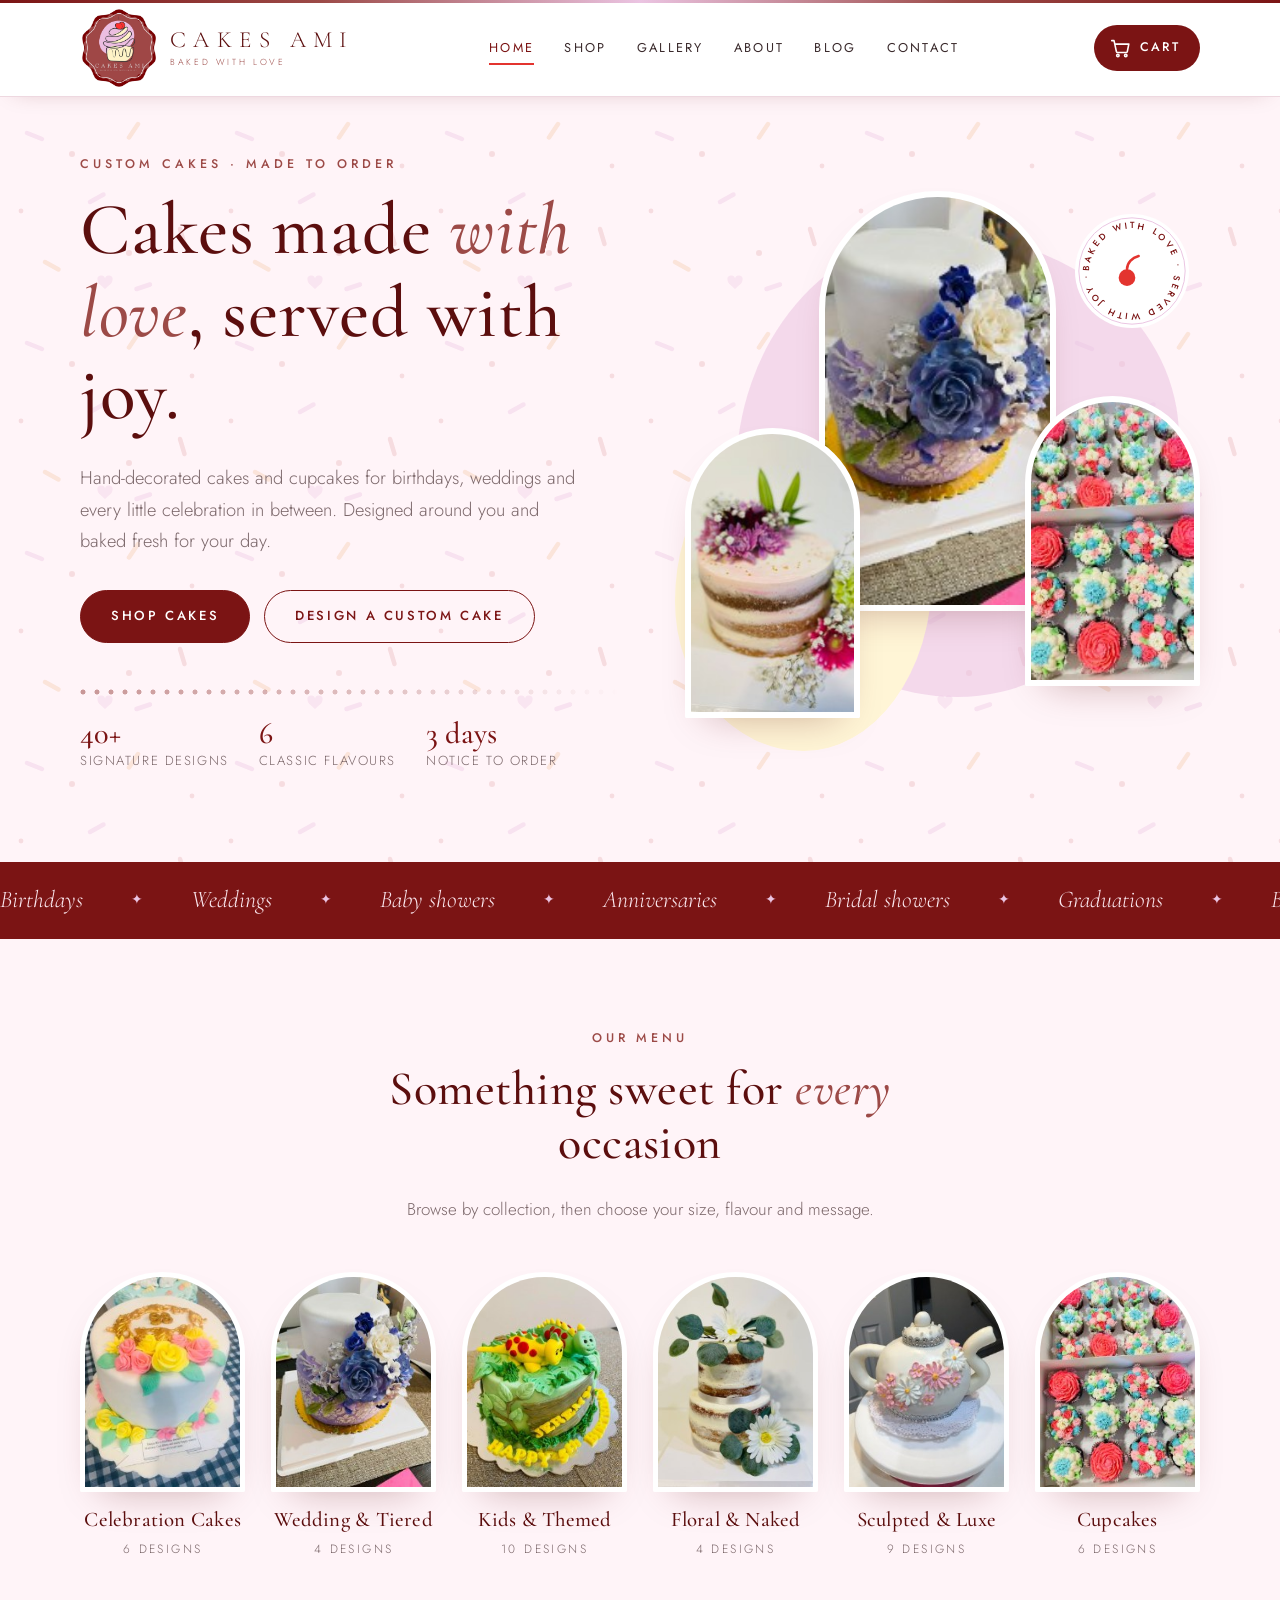
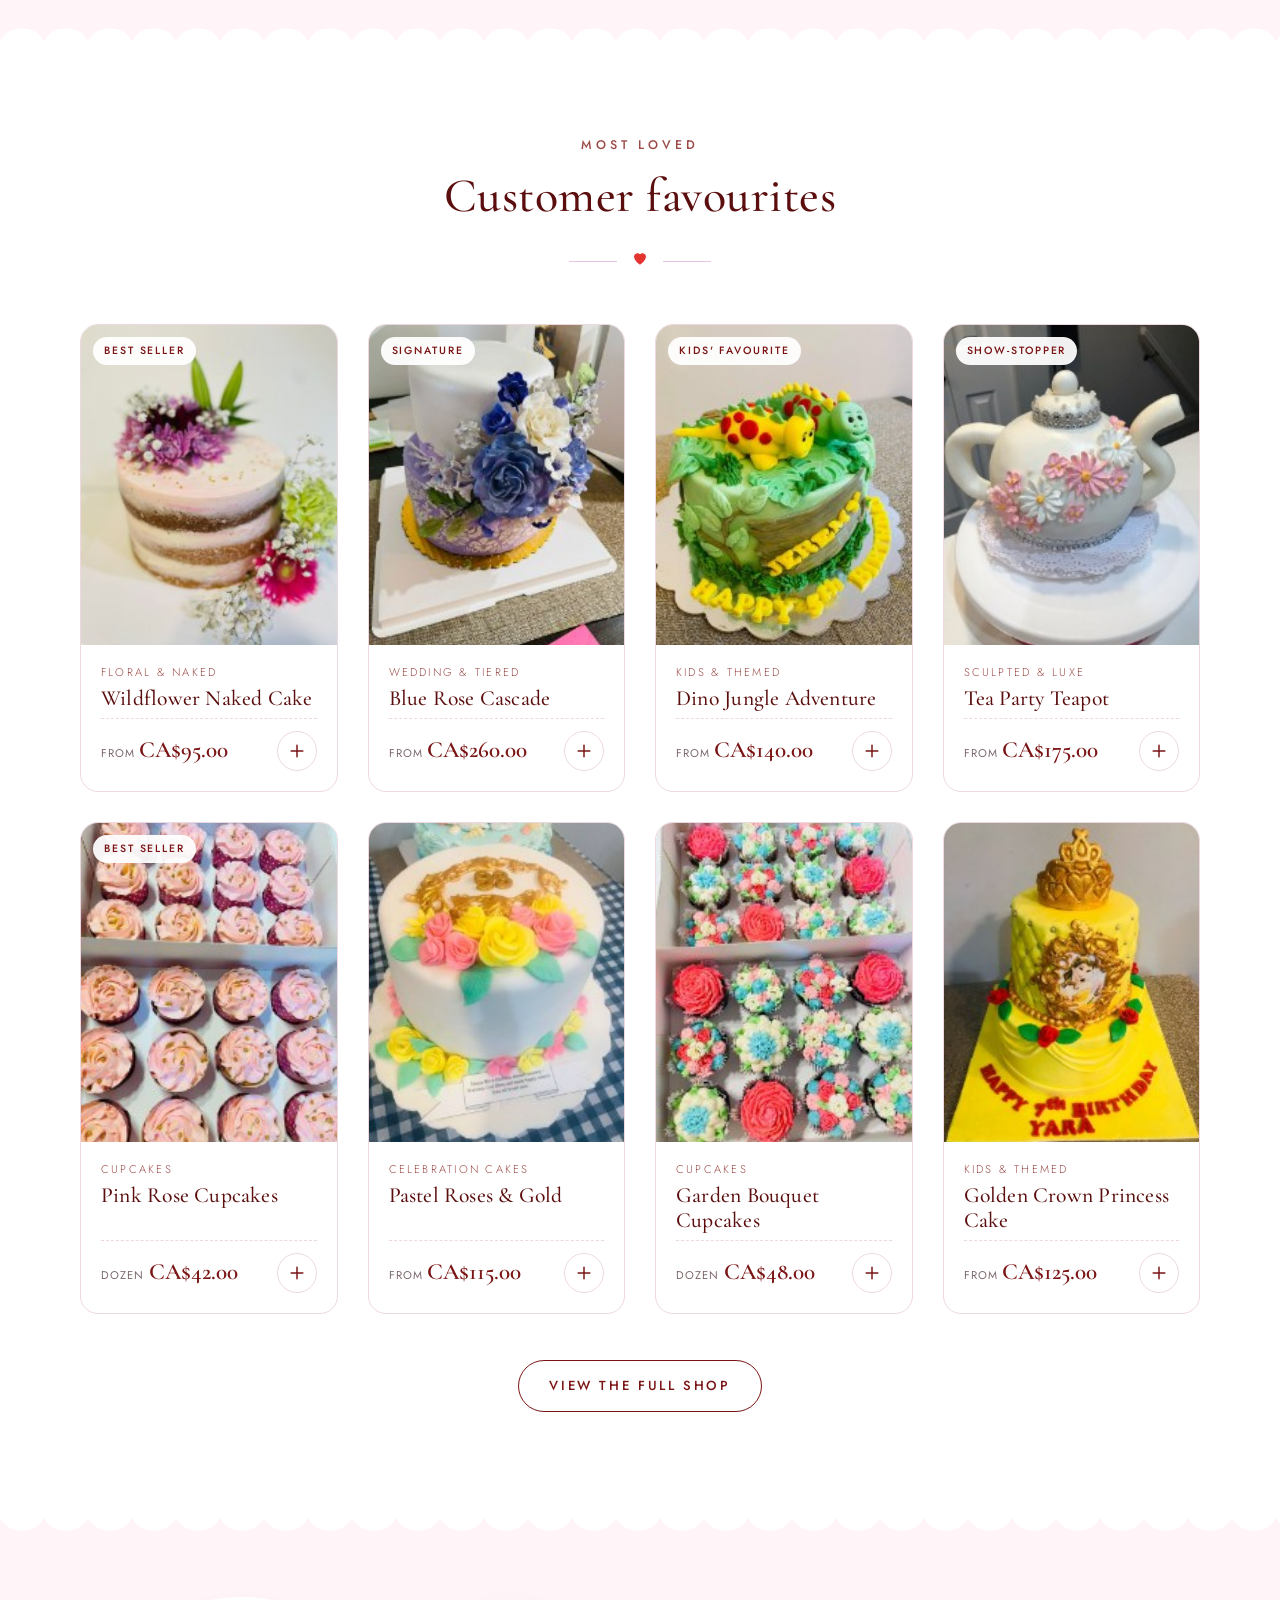
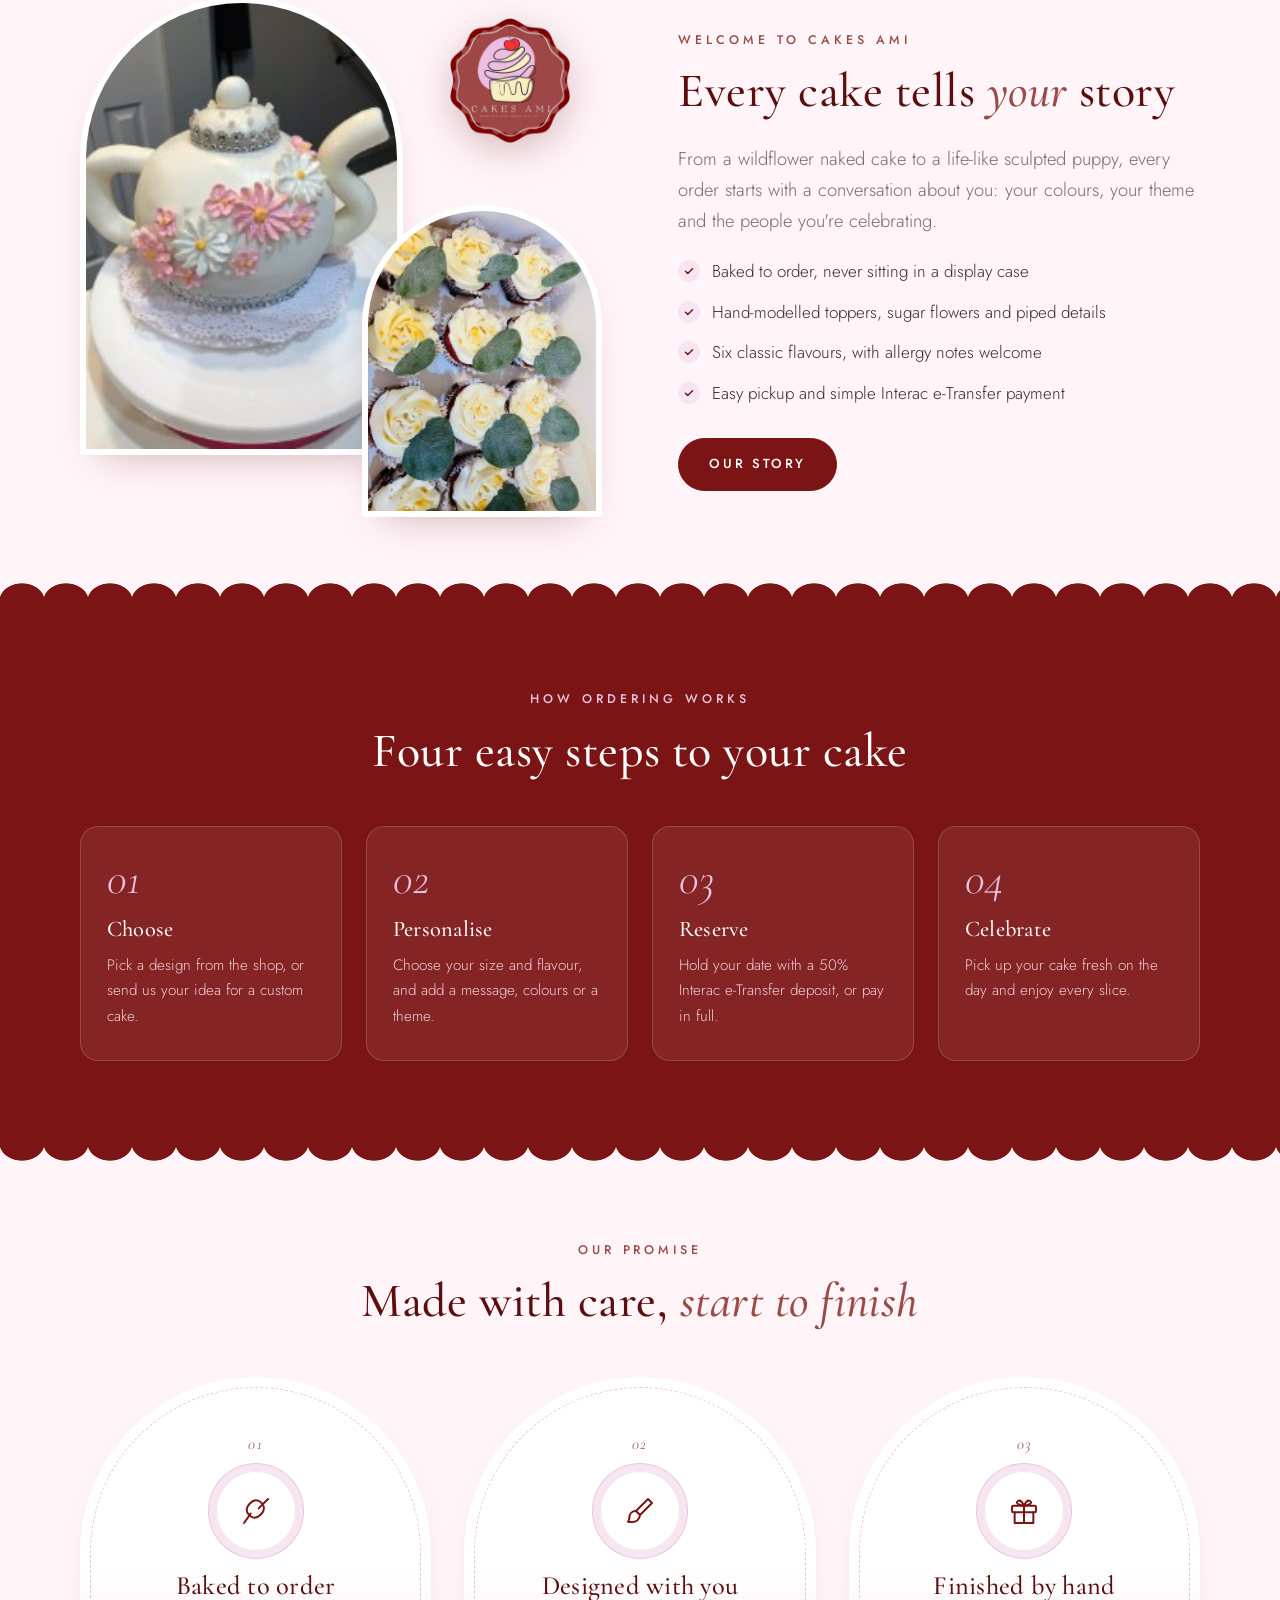
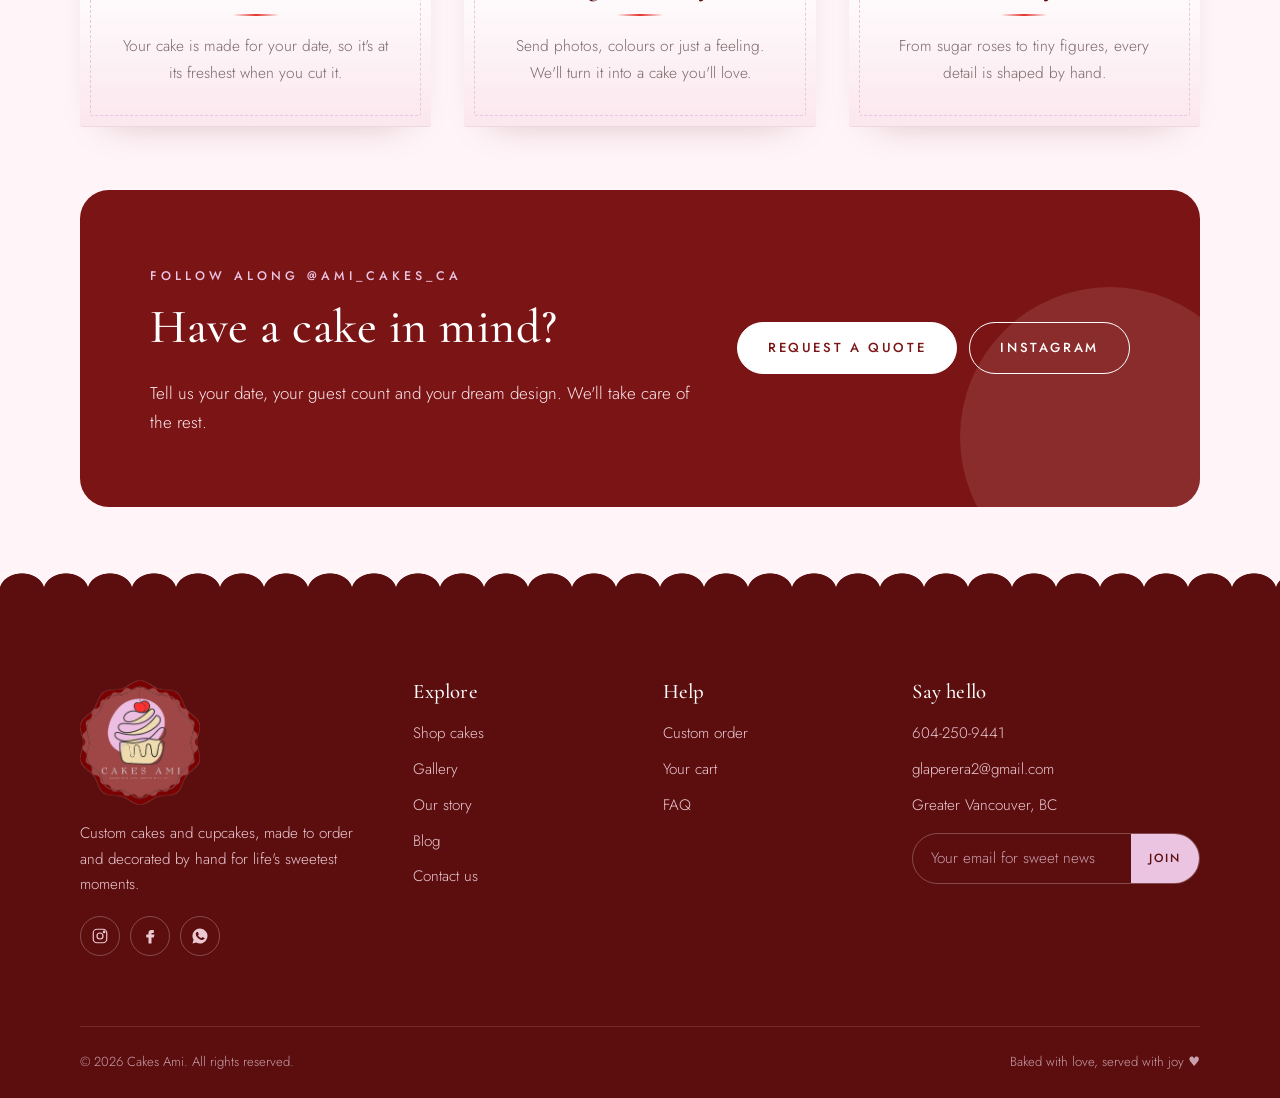
==== index.html @ 35cdced9 "Cakes Ami static website New plain HTML/CSS/JS site for Cakes Ami: home, shop, product, gallery (Goo" ====
<!doctype html>
<html lang="en">
<head>
<meta charset="utf-8">
<meta name="viewport" content="width=device-width, initial-scale=1">
<title>Cakes Ami | Custom Cakes & Cupcakes, Baked with Love</title>
<meta name="description" content="Cakes Ami makes custom celebration cakes, wedding tiers, themed kids' cakes and cupcakes to order. Baked with love, served with joy. Order online for pickup.">
<meta property="og:title" content="Cakes Ami | Custom Cakes & Cupcakes">
<meta property="og:description" content="Custom cakes and cupcakes, made to order and decorated by hand.">
<meta property="og:image" content="assets/img/logo.png">
<meta name="theme-color" content="#7B1414">
<link rel="icon" type="image/png" href="assets/img/favicon.png">
<link rel="apple-touch-icon" href="assets/img/apple-touch-icon.png">
<link rel="preconnect" href="https://fonts.googleapis.com"><link rel="preconnect" href="https://fonts.gstatic.com" crossorigin>
<link href="https://fonts.googleapis.com/css2?family=Cormorant+Garamond:ital,wght@0,400;0,500;0,600;1,400;1,500&family=Jost:wght@300;400;500&display=swap" rel="stylesheet">
<link rel="stylesheet" href="assets/css/style.css">
</head>
<body data-page="home">
<main id="main">

  <!-- HERO -->
  <section class="hero">
    <div class="container hero-grid">
      <div class="reveal">
        <span class="eyebrow">Custom cakes · Made to order</span>
        <h1>Cakes made <em>with love</em>, served with joy.</h1>
        <p class="lead">Hand-decorated cakes and cupcakes for birthdays, weddings and every little celebration in between. Designed around you and baked fresh for your day.</p>
        <div class="hero-cta">
          <a class="btn" href="shop.html">Shop cakes</a>
          <a class="btn ghost" href="contact.html#custom">Design a custom cake</a>
        </div>
        <div class="hero-meta">
          <div><strong>40+</strong>signature designs</div>
          <div><strong>6</strong>classic flavours</div>
          <div><strong><span data-lead>3</span> days</strong>notice to order</div>
        </div>
      </div>
      <div class="hero-art reveal" aria-hidden="true">
        <div class="blob"></div><div class="blob b2"></div>
        <div class="arch a1"><img src="assets/img/cakes/blue-rose-tier.jpg" alt=""></div>
        <div class="arch a2"><img src="assets/img/cakes/naked-floral.jpg" alt=""></div>
        <div class="arch a3"><img src="assets/img/cakes/cupcakes-garden.jpg" alt=""></div>
        <svg class="badge" viewBox="0 0 120 120">
          <defs><path id="circ" d="M60,60 m-44,0 a44,44 0 1,1 88,0 a44,44 0 1,1 -88,0"/></defs>
          <circle cx="60" cy="60" r="59" fill="#fff"/>
          <circle cx="60" cy="60" r="55" fill="none" stroke="#EBC4E2" stroke-width="1"/>
          <text font-family="Jost, sans-serif" font-size="9.2" font-weight="500" fill="#7B1414"><textPath href="#circ" textLength="272">BAKED WITH LOVE • SERVED WITH JOY •</textPath></text>
        </svg>
        <span class="badge-center" data-icon="cherry"></span>
      </div>
    </div>
  </section>

  <!-- MARQUEE -->
  <div class="marquee" aria-hidden="true">
    <div class="marquee-track">
      <span>Birthdays</span><span>Weddings</span><span>Baby showers</span><span>Anniversaries</span><span>Bridal showers</span><span>Graduations</span><span>Blessings &amp; poojas</span><span>Corporate events</span><span>Halloween</span>
      <span>Birthdays</span><span>Weddings</span><span>Baby showers</span><span>Anniversaries</span><span>Bridal showers</span><span>Graduations</span><span>Blessings &amp; poojas</span><span>Corporate events</span><span>Halloween</span>
    </div>
  </div>

  <!-- CATEGORIES -->
  <section>
    <div class="container">
      <div class="section-head reveal">
        <span class="eyebrow">Our menu</span>
        <h2>Something sweet for <em class="script">every</em> occasion</h2>
        <p>Browse by collection, then choose your size, flavour and message.</p>
      </div>
      <div class="cat-grid" id="homeCats"></div>
    </div>
  </section>

  <!-- FEATURED -->
  <section class="bg-paper scallop-top scallop-bottom">
    <div class="container">
      <div class="section-head reveal">
        <span class="eyebrow">Most loved</span>
        <h2>Customer favourites</h2>
        <div class="divider"><span data-icon="heart"></span></div>
      </div>
      <div class="product-grid" id="homeFeatured"></div>
      <p class="center" style="margin-top:46px"><a class="btn ghost" href="shop.html">View the full shop</a></p>
    </div>
  </section>

  <!-- STORY -->
  <section>
    <div class="container split">
      <div class="split-media reveal">
        <div class="photo-stack">
          <div class="arch"><img src="assets/img/cakes/teapot.jpg" alt="Sculpted teapot cake covered in sugar daisies" loading="lazy"></div>
          <div class="arch"><img src="assets/img/cakes/cupcakes-eucalyptus.jpg" alt="Ivory rose cupcakes with eucalyptus leaves" loading="lazy"></div>
          <img class="stamp" src="assets/img/logo.png" alt="" loading="lazy">
        </div>
      </div>
      <div class="reveal">
        <span class="eyebrow">Welcome to Cakes Ami</span>
        <h2>Every cake tells <em class="script">your</em> story</h2>
        <p class="lead">From a wildflower naked cake to a life-like sculpted puppy, every order starts with a conversation about you: your colours, your theme and the people you're celebrating.</p>
        <ul class="ticks">
          <li>Baked to order, never sitting in a display case</li>
          <li>Hand-modelled toppers, sugar flowers and piped details</li>
          <li>Six classic flavours, with allergy notes welcome</li>
          <li>Easy pickup and simple Interac e-Transfer payment</li>
        </ul>
        <a class="btn" href="about.html">Our story</a>
      </div>
    </div>
  </section>

  <!-- HOW IT WORKS -->
  <section class="bg-wine scallop-top scallop-bottom">
    <div class="container">
      <div class="section-head reveal">
        <span class="eyebrow">How ordering works</span>
        <h2>Four easy steps to your cake</h2>
      </div>
      <div class="steps">
        <div class="step reveal"><h3>Choose</h3><p>Pick a design from the shop, or send us your idea for a custom cake.</p></div>
        <div class="step reveal"><h3>Personalise</h3><p>Choose your size and flavour, and add a message, colours or a theme.</p></div>
        <div class="step reveal"><h3>Reserve</h3><p>Hold your date with a 50% Interac e-Transfer deposit, or pay in full.</p></div>
        <div class="step reveal"><h3>Celebrate</h3><p>Pick up your cake fresh on the day and enjoy every slice.</p></div>
      </div>
    </div>
  </section>


  <!-- PROMISE -->
  <section class="promise-wrap" style="padding:clamp(64px,7vw,96px) 0 0">
    <div class="container">
      <div class="section-head reveal">
        <span class="eyebrow">Our promise</span>
        <h2>Made with care, <em class="script">start to finish</em></h2>
      </div>
      <div class="promise-grid">
        <div class="promise reveal"><span class="p-num">01</span><div class="ic" data-icon="whisk"></div><h3>Baked to order</h3><span class="p-rule"></span><p>Your cake is made for your date, so it's at its freshest when you cut it.</p></div>
        <div class="promise reveal"><span class="p-num">02</span><div class="ic" data-icon="brush"></div><h3>Designed with you</h3><span class="p-rule"></span><p>Send photos, colours or just a feeling. We'll turn it into a cake you'll love.</p></div>
        <div class="promise reveal"><span class="p-num">03</span><div class="ic" data-icon="gift"></div><h3>Finished by hand</h3><span class="p-rule"></span><p>From sugar roses to tiny figures, every detail is shaped by hand.</p></div>
      </div>
    </div>
  </section>

  <!-- CTA -->
  <section style="padding-top:clamp(40px,5vw,64px)">
    <div class="container">
      <div class="cta-band reveal">
        <div>
          <span class="eyebrow">Follow along <span data-biz="instagramHandle"></span></span>
          <h2>Have a cake in mind?</h2>
          <p class="mb-0">Tell us your date, your guest count and your dream design. We'll take care of the rest.</p>
        </div>
        <div class="btns">
          <a class="btn light" href="contact.html#custom">Request a quote</a>
          <a class="btn ghost" style="border-color:#fff;color:#fff" href="https://www.instagram.com/ami_cakes_ca/" target="_blank" rel="noopener">Instagram</a>
        </div>
      </div>
    </div>
  </section>

</main>
<script src="assets/js/config.js"></script>
<script src="assets/js/data.js"></script>
<script src="assets/js/app.js"></script>
</body>
</html>
---- assets/css/style.css ----
/* =========================================================
   Cakes Ami — design system
   Palette pulled from the logo badge:
   wine (outer ring), rose (inner badge), lilac (swirl),
   butter cream (cupcake), cherry (the cherry on top).
   ========================================================= */
:root {
  --bg: #FFF4F8;          /* logo background blush */
  --paper: #FFFFFF;
  --blush: #FBE7EE;
  --lilac: #EBC4E2;
  --lilac-soft: #F6E6F2;
  --cream: #FFF5D6;
  --wine: #7B1414;
  --wine-deep: #5C0E0E;
  --rose: #9C4A47;
  --cherry: #E3342F;
  --ink: #3A2A2C;
  --muted: #7C686B;
  --line: #EED8E0;

  --serif: "Cormorant Garamond", Georgia, "Times New Roman", serif;
  --sans: "Jost", "Segoe UI", system-ui, sans-serif;

  --radius: 18px;
  --radius-sm: 10px;
  --shadow: 0 18px 40px -22px rgba(92, 14, 14, .35);
  --shadow-sm: 0 8px 20px -14px rgba(92, 14, 14, .4);
  --max: 1200px;
  --gutter: clamp(16px, 4vw, 40px);
}

*, *::before, *::after { box-sizing: border-box; }
html { scroll-behavior: smooth; -webkit-text-size-adjust: 100%; }
body {
  margin: 0;
  background: var(--bg);
  color: var(--ink);
  font-family: var(--sans);
  font-weight: 300;
  font-size: 17px;
  line-height: 1.7;
  -webkit-font-smoothing: antialiased;
  overflow-x: hidden;
}
img { max-width: 100%; display: block; }
a { color: var(--wine); text-decoration: none; transition: color .2s; }
a:hover { color: var(--cherry); }
button, input, select, textarea { font: inherit; color: inherit; }
:focus-visible { outline: 2px solid var(--cherry); outline-offset: 3px; border-radius: 4px; }

h1, h2, h3, h4 {
  font-family: var(--serif);
  font-weight: 500;
  line-height: 1.12;
  margin: 0 0 .5em;
  color: var(--wine-deep);
  letter-spacing: .01em;
}
h1 { font-size: clamp(2.6rem, 6vw, 4.6rem); }
h2 { font-size: clamp(2rem, 4vw, 3rem); }
h3 { font-size: 1.55rem; }
h4 { font-size: 1.25rem; }
p { margin: 0 0 1.1em; }
em.script { font-style: italic; color: var(--rose); }

.container { width: 100%; max-width: var(--max); margin: 0 auto; padding: 0 var(--gutter); }
.narrow { max-width: 780px; }

/* Spaced caps — echoes "BAKED WITH LOVE, SERVED WITH JOY" in the logo */
.eyebrow {
  display: inline-block;
  font-family: var(--sans);
  font-size: .78rem;
  font-weight: 500;
  letter-spacing: .32em;
  text-transform: uppercase;
  color: var(--rose);
  margin-bottom: 14px;
}
.lead { font-size: 1.15rem; color: var(--muted); }
.center { text-align: center; }
.muted { color: var(--muted); }

/* ---------- Buttons ---------- */
.btn {
  display: inline-flex; align-items: center; justify-content: center; gap: 10px;
  padding: 14px 30px;
  border-radius: 999px;
  border: 1.5px solid var(--wine);
  background: var(--wine);
  color: #fff;
  font-family: var(--sans);
  font-size: .82rem;
  font-weight: 500;
  letter-spacing: .2em;
  text-transform: uppercase;
  cursor: pointer;
  transition: background .25s, color .25s, transform .25s, box-shadow .25s;
  white-space: nowrap;
}
.btn:hover { background: var(--wine-deep); color: #fff; transform: translateY(-2px); box-shadow: var(--shadow-sm); }
.btn.ghost { background: transparent; color: var(--wine); }
.btn.ghost:hover { background: var(--wine); color: #fff; }
.btn.light { background: #fff; border-color: #fff; color: var(--wine); }
.btn.light:hover { background: var(--cream); border-color: var(--cream); color: var(--wine-deep); }
.btn.block { width: 100%; }
.btn[disabled] { opacity: .5; pointer-events: none; }
.link-arrow {
  font-size: .8rem; font-weight: 500; letter-spacing: .2em; text-transform: uppercase;
  border-bottom: 1px solid currentColor; padding-bottom: 3px;
}

/* ---------- Top bar & header ---------- */
.topbar {
  background: var(--wine-deep);
  color: #F7DDE5;
  font-size: .8rem;
  letter-spacing: .08em;
}
.topbar .container { display: flex; justify-content: space-between; gap: 16px; padding-top: 8px; padding-bottom: 8px; }
.topbar a { color: #F7DDE5; }
.topbar a:hover { color: #fff; }
.topbar .tb-links { display: flex; gap: 22px; }
@media (max-width: 720px) { .topbar .tb-msg { display: none; } .topbar .container { justify-content: center; } }

.site-header {
  position: sticky; top: 0; z-index: 50;
  background: rgba(255, 244, 248, .92);
  backdrop-filter: saturate(1.4) blur(10px);
  -webkit-backdrop-filter: saturate(1.4) blur(10px);
  border-bottom: 1px solid transparent;
  transition: border-color .3s, box-shadow .3s;
}
.site-header.scrolled { border-color: var(--line); box-shadow: 0 10px 30px -25px rgba(92,14,14,.5); }
.nav-wrap { display: flex; align-items: center; justify-content: space-between; gap: 20px; height: 86px; }
.brand { display: flex; align-items: center; gap: 12px; color: var(--wine-deep); }
.brand img { width: 62px; height: 62px; object-fit: contain; transition: transform .4s; }
.brand:hover img { transform: rotate(-8deg); }
.brand-text { font-family: var(--serif); font-size: 1.45rem; letter-spacing: .32em; line-height: 1; text-transform: uppercase; }
.brand-text small { display: block; font-family: var(--sans); font-size: .55rem; letter-spacing: .3em; color: var(--rose); margin-top: 6px; }

.main-nav ul { list-style: none; margin: 0; padding: 0; display: flex; gap: 4px; }
.main-nav a {
  display: block; padding: 8px 13px;
  font-size: .8rem; font-weight: 400; letter-spacing: .18em; text-transform: uppercase;
  color: var(--ink); position: relative;
}
.main-nav a::after {
  content: ""; position: absolute; left: 13px; right: 13px; bottom: 2px; height: 1.5px;
  background: var(--cherry); transform: scaleX(0); transform-origin: left; transition: transform .3s;
}
.main-nav a:hover, .main-nav a.active { color: var(--wine); }
.main-nav a:hover::after, .main-nav a.active::after { transform: scaleX(1); }

.nav-actions { display: flex; align-items: center; gap: 8px; }
.icon-btn {
  position: relative; display: grid; place-items: center;
  width: 46px; height: 46px; border-radius: 50%;
  border: 1px solid var(--line); background: #fff; color: var(--wine); cursor: pointer;
  transition: background .2s, border-color .2s;
}
.icon-btn:hover { background: var(--blush); border-color: var(--lilac); color: var(--wine); }
.icon-btn svg { width: 20px; height: 20px; }
.cart-count {
  position: absolute; top: -3px; right: -3px;
  min-width: 20px; height: 20px; padding: 0 5px; border-radius: 10px;
  background: var(--cherry); color: #fff; font-size: .7rem; font-weight: 500;
  display: grid; place-items: center; line-height: 1;
}
.cart-count[data-n="0"] { display: none; }
.menu-toggle { display: none; }

@media (max-width: 1060px) {
  .menu-toggle { display: grid; }
  .main-nav {
    position: fixed; inset: 0 0 0 auto; width: min(340px, 86vw);
    background: var(--bg); padding: 100px 28px 28px;
    transform: translateX(100%); transition: transform .4s cubic-bezier(.2,.8,.2,1);
    box-shadow: -20px 0 60px -30px rgba(92,14,14,.5); z-index: 60; overflow-y: auto;
  }
  .main-nav.open { transform: none; }
  .main-nav ul { flex-direction: column; gap: 0; }
  .main-nav a { padding: 14px 4px; font-size: .95rem; border-bottom: 1px solid var(--line); }
  .main-nav a::after { display: none; }
  .nav-close { position: absolute; top: 22px; right: 22px; }
  .nav-backdrop { position: fixed; inset: 0; background: rgba(58,42,44,.35); z-index: 55; opacity: 0; pointer-events: none; transition: opacity .3s; }
  .nav-backdrop.show { opacity: 1; pointer-events: auto; }
}
@media (min-width: 1061px) { .nav-close, .nav-backdrop { display: none; } }
@media (max-width: 480px) {
  .brand-text { font-size: 1.1rem; letter-spacing: .22em; }
  .brand img { width: 52px; height: 52px; }
  .nav-wrap { height: 74px; }
}

/* ---------- Sections ---------- */
section { padding: clamp(64px, 9vw, 120px) 0; position: relative; }
.section-head { max-width: 640px; margin: 0 auto clamp(36px, 5vw, 60px); text-align: center; }
.section-head p { color: var(--muted); }
.bg-paper { background: var(--paper); }
.bg-cream { background: var(--cream); }
.bg-lilac { background: var(--lilac-soft); }
.bg-wine { background: var(--wine); color: #F7DDE5; }
.bg-wine h2, .bg-wine h3 { color: #fff; }
.bg-wine .eyebrow { color: var(--lilac); }

/* Scalloped edge — the logo's wavy badge border */
.scallop-top::before, .scallop-bottom::after {
  content: ""; position: absolute; left: 0; right: 0; height: 22px;
  background-repeat: repeat-x; background-size: 44px 22px;
}
.scallop-top::before { top: -21px; }
.scallop-bottom::after { bottom: -21px; transform: scaleY(-1); z-index: 2; }
.bg-paper.scallop-top::before, .bg-paper.scallop-bottom::after { background-image: url("data:image/svg+xml,%3Csvg xmlns='http://www.w3.org/2000/svg' width='44' height='22'%3E%3Cpath d='M0 22 Q11 0 22 22 Q33 0 44 22Z' fill='%23ffffff'/%3E%3C/svg%3E"); }
.bg-cream.scallop-top::before, .bg-cream.scallop-bottom::after { background-image: url("data:image/svg+xml,%3Csvg xmlns='http://www.w3.org/2000/svg' width='44' height='22'%3E%3Cpath d='M0 22 Q11 0 22 22 Q33 0 44 22Z' fill='%23FFF5D6'/%3E%3C/svg%3E"); }
.bg-wine.scallop-top::before, .bg-wine.scallop-bottom::after { background-image: url("data:image/svg+xml,%3Csvg xmlns='http://www.w3.org/2000/svg' width='44' height='22'%3E%3Cpath d='M0 22 Q11 0 22 22 Q33 0 44 22Z' fill='%237B1414'/%3E%3C/svg%3E"); }
.bg-lilac.scallop-top::before, .bg-lilac.scallop-bottom::after { background-image: url("data:image/svg+xml,%3Csvg xmlns='http://www.w3.org/2000/svg' width='44' height='22'%3E%3Cpath d='M0 22 Q11 0 22 22 Q33 0 44 22Z' fill='%23F6E6F2'/%3E%3C/svg%3E"); }

.divider { display: flex; align-items: center; justify-content: center; gap: 14px; color: var(--cherry); margin: 6px 0 18px; }
.divider::before, .divider::after { content: ""; width: 48px; height: 1px; background: var(--lilac); }
.divider svg { width: 18px; height: 18px; }

/* ---------- Hero ---------- */
.hero { padding: clamp(40px, 6vw, 80px) 0 clamp(70px, 9vw, 120px); overflow: hidden; }
.hero-grid { display: grid; grid-template-columns: 1.05fr 1fr; gap: clamp(30px, 5vw, 70px); align-items: center; }
.hero h1 { margin-bottom: .35em; }
.hero h1 em { font-style: italic; color: var(--rose); }
.hero .lead { max-width: 500px; margin-bottom: 34px; }
.hero-cta { display: flex; flex-wrap: wrap; gap: 14px; }
.hero-meta { display: flex; flex-wrap: wrap; gap: 30px; margin-top: 46px; padding-top: 28px; border-top: 1px solid var(--line); }
.hero-meta div { font-size: .82rem; letter-spacing: .12em; text-transform: uppercase; color: var(--muted); }
.hero-meta strong { display: block; font-family: var(--serif); font-size: 1.9rem; font-weight: 500; letter-spacing: 0; text-transform: none; color: var(--wine); line-height: 1.1; }

.hero-art { position: relative; height: clamp(420px, 48vw, 580px); }
.hero-art .blob { position: absolute; inset: 8% 4% 6% 10%; background: var(--lilac); border-radius: 46% 54% 50% 50% / 52% 44% 56% 48%; opacity: .55; }
.hero-art .blob.b2 { inset: 46% 52% -4% -2%; background: var(--cream); opacity: 1; }
.arch {
  position: absolute; overflow: hidden; background: #fff;
  border-radius: 999px 999px var(--radius) var(--radius);
  border: 6px solid #fff; box-shadow: var(--shadow);
}
.arch img { width: 100%; height: 100%; object-fit: cover; }
.hero-art .a1 { width: 46%; height: 78%; left: 26%; top: 0; z-index: 2; }
.hero-art .a2 { width: 34%; height: 54%; left: 0; bottom: 2%; z-index: 3; }
.hero-art .a3 { width: 34%; height: 54%; right: 0; bottom: 8%; z-index: 3; }
.hero-art .badge {
  position: absolute; right: 2%; top: 4%; z-index: 4; width: 116px; height: 116px;
  animation: spin 24s linear infinite;
}
.hero-art .badge-center { position: absolute; right: calc(2% + 38px); top: calc(4% + 38px); z-index: 5; width: 40px; height: 40px; color: var(--cherry); }
@keyframes spin { to { transform: rotate(360deg); } }
@media (max-width: 900px) {
  .hero-grid { grid-template-columns: 1fr; }
  .hero-art { height: 440px; max-width: 520px; margin: 0 auto; width: 100%; }
}
@media (max-width: 480px) { .hero-art { height: 360px; } .hero-art .badge { width: 90px; height: 90px; } .hero-art .badge-center { right: calc(2% + 27px); top: calc(4% + 27px); width: 36px; height: 36px; } }

/* ---------- Marquee ---------- */
.marquee { background: var(--wine); color: #FBE7EE; padding: 18px 0; overflow: hidden; }
.marquee-track { display: flex; gap: 48px; width: max-content; animation: marquee 38s linear infinite; }
.marquee span { font-family: var(--serif); font-size: 1.5rem; font-style: italic; white-space: nowrap; display: flex; align-items: center; gap: 48px; }
.marquee span::after { content: "✦"; font-style: normal; font-size: .9rem; color: var(--lilac); }
@keyframes marquee { to { transform: translateX(-50%); } }

/* ---------- Category tiles ---------- */
.cat-grid { display: grid; grid-template-columns: repeat(auto-fit, minmax(170px, 1fr)); gap: clamp(14px, 2vw, 26px); }
.cat-tile { text-align: center; color: var(--ink); }
.cat-tile .arch { position: relative; aspect-ratio: 3 / 4; width: 100%; border-width: 5px; }
.cat-tile .arch img { transition: transform .6s; }
.cat-tile:hover .arch img { transform: scale(1.07); }
.cat-tile h3 { font-size: 1.3rem; margin: 16px 0 2px; }
.cat-tile span { font-size: .75rem; letter-spacing: .2em; text-transform: uppercase; color: var(--muted); }

/* ---------- Product cards ---------- */
.product-grid { display: grid; grid-template-columns: repeat(auto-fill, minmax(230px, 1fr)); gap: clamp(18px, 2.4vw, 30px); }
.p-card { background: #fff; border-radius: var(--radius); overflow: hidden; border: 1px solid var(--line); display: flex; flex-direction: column; transition: transform .35s, box-shadow .35s; }
.p-card:hover { transform: translateY(-6px); box-shadow: var(--shadow); }
.p-card .p-img { position: relative; aspect-ratio: 4 / 5; overflow: hidden; background: var(--blush); }
.p-card .p-img img { width: 100%; height: 100%; object-fit: cover; transition: transform .6s; }
.p-card:hover .p-img img { transform: scale(1.06); }
.p-tag { position: absolute; top: 12px; left: 12px; background: rgba(255,255,255,.94); color: var(--wine); font-size: .66rem; letter-spacing: .18em; text-transform: uppercase; padding: 5px 11px; border-radius: 999px; font-weight: 500; }
.p-body { padding: 18px 20px 20px; display: flex; flex-direction: column; flex: 1; }
.p-body .p-cat { font-size: .7rem; letter-spacing: .2em; text-transform: uppercase; color: var(--rose); }
.p-body h3 { font-size: 1.35rem; margin: 4px 0 8px; }
.p-body h3 a { color: var(--wine-deep); }
.p-foot { margin-top: auto; display: flex; align-items: center; justify-content: space-between; gap: 10px; padding-top: 12px; border-top: 1px dashed var(--line); }
.price { font-family: var(--serif); font-size: 1.45rem; font-weight: 600; color: var(--wine); }
.price small { font-family: var(--sans); font-size: .7rem; font-weight: 400; color: var(--muted); letter-spacing: .1em; text-transform: uppercase; margin-right: 4px; }
.p-foot .icon-btn { width: 40px; height: 40px; }

/* ---------- Split / feature ---------- */
.split { display: grid; grid-template-columns: 1fr 1fr; gap: clamp(36px, 6vw, 90px); align-items: center; }
.split.reverse .split-media { order: 2; }
@media (max-width: 860px) { .split { grid-template-columns: 1fr; } .split.reverse .split-media { order: 0; } }
.photo-stack { position: relative; height: clamp(380px, 42vw, 520px); }
.photo-stack .arch:nth-child(1) { width: 62%; height: 88%; left: 0; top: 0; }
.photo-stack .arch:nth-child(2) { width: 46%; height: 60%; right: 0; bottom: 0; z-index: 2; }
.photo-stack .stamp { position: absolute; right: 6%; top: 4%; width: 120px; z-index: 3; filter: drop-shadow(0 10px 18px rgba(92,14,14,.25)); }

.ticks { list-style: none; padding: 0; margin: 0 0 30px; display: grid; gap: 12px; }
.ticks li { display: flex; gap: 12px; align-items: flex-start; }
.ticks li::before { content: ""; flex: none; width: 22px; height: 22px; margin-top: 3px; border-radius: 50%; background: var(--lilac-soft) url("data:image/svg+xml,%3Csvg xmlns='http://www.w3.org/2000/svg' viewBox='0 0 24 24' fill='none' stroke='%237B1414' stroke-width='3' stroke-linecap='round' stroke-linejoin='round'%3E%3Cpath d='M5 12.5l4.5 4.5L19 7.5'/%3E%3C/svg%3E") center/12px no-repeat; }

/* ---------- Steps ---------- */
.steps { display: grid; grid-template-columns: repeat(4, 1fr); gap: 24px; counter-reset: step; }
@media (max-width: 900px) { .steps { grid-template-columns: repeat(2, 1fr); } }
@media (max-width: 520px) { .steps { grid-template-columns: 1fr; } }
.step { background: rgba(255,255,255,.07); border: 1px solid rgba(255,255,255,.16); border-radius: var(--radius); padding: 30px 26px; }
.step::before { counter-increment: step; content: "0" counter(step); font-family: var(--serif); font-size: 2.8rem; font-style: italic; color: var(--lilac); line-height: 1; display: block; margin-bottom: 14px; }
.step h3 { font-size: 1.4rem; }
.step p { margin: 0; font-size: .95rem; color: #F2CFDA; }

/* ---------- Mosaic (portfolio teaser / gallery) ---------- */
.mosaic { columns: 4 220px; column-gap: 16px; }
.mosaic figure { margin: 0 0 16px; break-inside: avoid; border-radius: var(--radius-sm); overflow: hidden; position: relative; cursor: zoom-in; background: var(--blush); }
.mosaic img { width: 100%; height: auto; transition: transform .6s, filter .4s; }
.mosaic figure:hover img { transform: scale(1.05); }
.mosaic figcaption {
  position: absolute; inset: auto 0 0 0; padding: 30px 14px 12px;
  background: linear-gradient(transparent, rgba(60,10,10,.75));
  color: #fff; font-family: var(--serif); font-size: 1.1rem; font-style: italic;
  opacity: 0; transform: translateY(8px); transition: opacity .35s, transform .35s;
}
.mosaic figure:hover figcaption { opacity: 1; transform: none; }
@media (hover: none) { .mosaic figcaption { opacity: 1; transform: none; } }

.filters { display: flex; flex-wrap: wrap; justify-content: center; gap: 10px; margin-bottom: 40px; }
.chip {
  padding: 9px 20px; border-radius: 999px; border: 1px solid var(--line); background: #fff;
  font-size: .76rem; letter-spacing: .16em; text-transform: uppercase; cursor: pointer; color: var(--ink);
  transition: all .2s;
}
.chip:hover { border-color: var(--lilac); background: var(--lilac-soft); }
.chip.active { background: var(--wine); border-color: var(--wine); color: #fff; }

/* ---------- Lightbox ---------- */
.lightbox { position: fixed; inset: 0; z-index: 100; background: rgba(40, 10, 12, .92); display: none; align-items: center; justify-content: center; padding: 60px 16px; }
.lightbox.open { display: flex; }
.lightbox img { max-width: min(92vw, 900px); max-height: 80vh; width: auto; border-radius: var(--radius-sm); box-shadow: 0 30px 80px rgba(0,0,0,.5); background: #fff; }
.lightbox .lb-cap { position: absolute; bottom: 18px; left: 0; right: 0; text-align: center; color: #fff; font-family: var(--serif); font-size: 1.3rem; font-style: italic; padding: 0 16px; }
.lightbox button { position: absolute; background: rgba(255,255,255,.12); border: 0; color: #fff; width: 50px; height: 50px; border-radius: 50%; cursor: pointer; font-size: 1.5rem; display: grid; place-items: center; }
.lightbox button:hover { background: rgba(255,255,255,.25); }
.lb-close { top: 16px; right: 16px; }
.lb-prev { left: 16px; top: 50%; transform: translateY(-50%); }
.lb-next { right: 16px; top: 50%; transform: translateY(-50%); }
@media (max-width: 600px) { .lb-prev, .lb-next { top: auto; bottom: 60px; transform: none; } }

/* ---------- Promise cards ---------- */
.promise-grid { display: grid; grid-template-columns: repeat(3, 1fr); gap: 26px; }
@media (max-width: 860px) { .promise-grid { grid-template-columns: 1fr; } }
.promise { background: #fff; border-radius: var(--radius); padding: 36px 30px; text-align: center; border: 1px solid var(--line); }
.promise .ic { width: 70px; height: 70px; margin: 0 auto 18px; border-radius: 50%; background: var(--lilac-soft); display: grid; place-items: center; color: var(--wine); }
.promise .ic svg { width: 30px; height: 30px; }
.promise p { color: var(--muted); margin: 0; font-size: .97rem; }

/* ---------- CTA banner ---------- */
.cta-band { border-radius: calc(var(--radius) * 1.6); background: var(--wine); color: #FBE7EE; padding: clamp(40px, 6vw, 70px); display: grid; grid-template-columns: 1.4fr 1fr; gap: 30px; align-items: center; position: relative; overflow: hidden; }
.cta-band::after { content: ""; position: absolute; right: -60px; bottom: -80px; width: 300px; height: 300px; border-radius: 50%; background: var(--rose); opacity: .45; }
.cta-band h2 { color: #fff; }
.cta-band > * { position: relative; z-index: 1; }
.cta-band .btns { display: flex; gap: 12px; flex-wrap: wrap; justify-content: flex-end; }
@media (max-width: 860px) { .cta-band { grid-template-columns: 1fr; } .cta-band .btns { justify-content: flex-start; } }

/* ---------- Blog cards ---------- */
.blog-grid { display: grid; grid-template-columns: repeat(auto-fill, minmax(290px, 1fr)); gap: 30px; }
.b-card { background: #fff; border-radius: var(--radius); overflow: hidden; border: 1px solid var(--line); display: flex; flex-direction: column; transition: transform .35s, box-shadow .35s; color: var(--ink); }
.b-card:hover { transform: translateY(-6px); box-shadow: var(--shadow); color: var(--ink); }
.b-card .b-img { aspect-ratio: 16 / 10; overflow: hidden; background: var(--blush); display: grid; grid-template-columns: repeat(3, 1fr); gap: 3px; }
.b-card .b-img img { width: 100%; height: 100%; object-fit: cover; }
.b-body { padding: 24px 26px 28px; display: flex; flex-direction: column; flex: 1; }
.b-meta { font-size: .72rem; letter-spacing: .18em; text-transform: uppercase; color: var(--rose); margin-bottom: 8px; }
.b-body h3 { font-size: 1.5rem; }
.b-body p { color: var(--muted); font-size: .97rem; }
.b-body .link-arrow { margin-top: auto; align-self: flex-start; color: var(--wine); }

.article { font-size: 1.08rem; }
.article h2 { font-size: 2rem; margin-top: 1.6em; }
.article h3 { margin-top: 1.4em; }
.article ul, .article ol { padding-left: 1.3em; margin: 0 0 1.2em; }
.article li { margin-bottom: .45em; }
.article blockquote { margin: 1.8em 0; padding: 24px 30px; background: var(--lilac-soft); border-left: 4px solid var(--wine); border-radius: 0 var(--radius-sm) var(--radius-sm) 0; font-family: var(--serif); font-size: 1.45rem; font-style: italic; color: var(--wine-deep); line-height: 1.4; }
.article-hero { display: grid; grid-template-columns: repeat(3, 1fr); gap: 12px; margin: 34px 0 40px; }
.article-hero img { width: 100%; aspect-ratio: 3/4; object-fit: cover; border-radius: var(--radius-sm); }

/* ---------- Page banner ---------- */
.page-banner { padding: clamp(50px, 7vw, 90px) 0 clamp(50px, 6vw, 80px); text-align: center; background: radial-gradient(ellipse at 50% 0%, var(--lilac-soft), transparent 70%); }
.page-banner h1 { font-size: clamp(2.4rem, 5vw, 3.8rem); }
.page-banner p { max-width: 620px; margin: 0 auto; color: var(--muted); }
.crumbs { font-size: .74rem; letter-spacing: .2em; text-transform: uppercase; color: var(--muted); margin-bottom: 14px; }
.crumbs a { color: var(--rose); }

/* ---------- Shop layout ---------- */
.shop-bar { display: flex; flex-wrap: wrap; justify-content: space-between; align-items: center; gap: 16px; margin-bottom: 34px; }
.shop-bar .filters { margin: 0; justify-content: flex-start; }
.search { position: relative; min-width: 240px; }
.search input { width: 100%; padding: 12px 18px 12px 44px; border-radius: 999px; border: 1px solid var(--line); background: #fff; }
.search svg { position: absolute; left: 16px; top: 50%; transform: translateY(-50%); width: 18px; height: 18px; color: var(--muted); }
.select { padding: 12px 40px 12px 18px; border-radius: 999px; border: 1px solid var(--line); background: #fff url("data:image/svg+xml,%3Csvg xmlns='http://www.w3.org/2000/svg' viewBox='0 0 24 24' fill='none' stroke='%237B1414' stroke-width='2'%3E%3Cpath d='M6 9l6 6 6-6'/%3E%3C/svg%3E") right 14px center/16px no-repeat; appearance: none; -webkit-appearance: none; cursor: pointer; }
.shop-tools { display: flex; gap: 12px; flex-wrap: wrap; }
.empty { text-align: center; padding: 60px 20px; color: var(--muted); }
.empty h3 { color: var(--wine); }

/* ---------- Product detail ---------- */
.pd-grid { display: grid; grid-template-columns: 1fr 1fr; gap: clamp(30px, 5vw, 70px); align-items: start; }
@media (max-width: 860px) { .pd-grid { grid-template-columns: 1fr; } }
.pd-media { position: sticky; top: 110px; }
@media (max-width: 860px) { .pd-media { position: static; } }
.pd-main { border-radius: var(--radius); overflow: hidden; background: #fff; border: 6px solid #fff; box-shadow: var(--shadow); aspect-ratio: 4/5; }
.pd-main img { width: 100%; height: 100%; object-fit: cover; }
.pd-thumbs { display: flex; gap: 10px; margin-top: 14px; }
.pd-thumbs button { width: 74px; height: 92px; border-radius: var(--radius-sm); overflow: hidden; border: 2px solid transparent; padding: 0; cursor: pointer; background: #fff; }
.pd-thumbs button.active { border-color: var(--wine); }
.pd-thumbs img { width: 100%; height: 100%; object-fit: cover; }
.pd-info .price { font-size: 2rem; }
.pd-info .serves { color: var(--muted); font-size: .9rem; margin-left: 8px; }
.opt { margin: 22px 0; }
.opt > label, .opt > .opt-label { display: block; font-size: .74rem; letter-spacing: .2em; text-transform: uppercase; font-weight: 500; margin-bottom: 10px; color: var(--ink); }
.opt-row { display: flex; flex-wrap: wrap; gap: 10px; }
.opt-row input { position: absolute; opacity: 0; pointer-events: none; }
.opt-row label { padding: 10px 18px; border-radius: var(--radius-sm); border: 1px solid var(--line); background: #fff; cursor: pointer; font-size: .92rem; transition: all .2s; line-height: 1.3; text-align: center; }
.opt-row label small { display: block; font-size: .72rem; color: var(--muted); }
.opt-row input:checked + label { border-color: var(--wine); background: var(--blush); color: var(--wine-deep); box-shadow: inset 0 0 0 1px var(--wine); }
.opt-row input:focus-visible + label { outline: 2px solid var(--cherry); outline-offset: 2px; }
.qty { display: inline-flex; align-items: center; border: 1px solid var(--line); border-radius: 999px; background: #fff; }
.qty button { width: 42px; height: 46px; border: 0; background: none; cursor: pointer; font-size: 1.2rem; color: var(--wine); }
.qty input { width: 44px; text-align: center; border: 0; background: none; -moz-appearance: textfield; }
.qty input::-webkit-outer-spin-button, .qty input::-webkit-inner-spin-button { -webkit-appearance: none; margin: 0; }
.buy-row { display: flex; gap: 12px; flex-wrap: wrap; align-items: center; margin-top: 26px; }
.note-box { margin-top: 28px; padding: 18px 20px; border-radius: var(--radius-sm); background: var(--cream); font-size: .93rem; display: flex; gap: 12px; }
.note-box svg { flex: none; width: 22px; height: 22px; color: var(--wine); margin-top: 2px; }

/* ---------- Forms ---------- */
.form-grid { display: grid; grid-template-columns: 1fr 1fr; gap: 18px 20px; }
.form-grid .full { grid-column: 1 / -1; }
@media (max-width: 600px) { .form-grid { grid-template-columns: 1fr; } }
.field label { display: block; font-size: .74rem; letter-spacing: .16em; text-transform: uppercase; font-weight: 500; margin-bottom: 8px; }
.field label .req { color: var(--cherry); }
.field input, .field select, .field textarea {
  width: 100%; padding: 13px 16px; border-radius: var(--radius-sm); border: 1px solid var(--line); background: #fff;
  transition: border-color .2s, box-shadow .2s;
}
.field select { appearance: none; -webkit-appearance: none; background: #fff url("data:image/svg+xml,%3Csvg xmlns='http://www.w3.org/2000/svg' viewBox='0 0 24 24' fill='none' stroke='%237B1414' stroke-width='2'%3E%3Cpath d='M6 9l6 6 6-6'/%3E%3C/svg%3E") right 14px center/16px no-repeat; padding-right: 40px; }
.field textarea { min-height: 130px; resize: vertical; }
.field input:focus, .field select:focus, .field textarea:focus { outline: none; border-color: var(--rose); box-shadow: 0 0 0 4px rgba(235, 196, 226, .5); }
.field .hint { font-size: .8rem; color: var(--muted); margin-top: 6px; }
.hp { position: absolute; left: -9999px; }
.card { background: #fff; border-radius: var(--radius); border: 1px solid var(--line); padding: clamp(24px, 4vw, 40px); }
.form-msg { margin-top: 16px; padding: 14px 18px; border-radius: var(--radius-sm); font-size: .95rem; display: none; }
.form-msg.show { display: block; }
.form-msg.ok { background: #EAF6EC; color: #24572E; }
.form-msg.err { background: #FDE8E8; color: #8A1C1C; }

.pay-opts { display: grid; gap: 12px; }
.pay-opt { display: flex; gap: 14px; align-items: flex-start; padding: 16px 18px; border: 1px solid var(--line); border-radius: var(--radius-sm); cursor: pointer; background: #fff; transition: all .2s; }
.pay-opt input { margin-top: 5px; accent-color: var(--wine); }
.pay-opt:has(input:checked) { border-color: var(--wine); background: var(--blush); }
.pay-opt strong { display: block; font-weight: 500; }
.pay-opt span { font-size: .88rem; color: var(--muted); }

/* ---------- Cart & checkout ---------- */
.cart-layout { display: grid; grid-template-columns: 1.6fr 1fr; gap: 34px; align-items: start; }
@media (max-width: 960px) { .cart-layout { grid-template-columns: 1fr; } }
.cart-item { display: grid; grid-template-columns: 96px 1fr auto; gap: 18px; padding: 20px 0; border-bottom: 1px solid var(--line); align-items: center; }
.cart-item:first-child { padding-top: 0; }
.cart-item img { width: 96px; height: 116px; object-fit: cover; border-radius: var(--radius-sm); }
.cart-item h3 { font-size: 1.3rem; margin-bottom: 4px; }
.cart-item .ci-opts { font-size: .86rem; color: var(--muted); line-height: 1.5; }
.cart-item .ci-right { text-align: right; display: flex; flex-direction: column; align-items: flex-end; gap: 10px; }
.cart-item .qty button { width: 34px; height: 38px; }
.cart-item .qty input { width: 34px; }
.remove { background: none; border: 0; color: var(--muted); font-size: .76rem; letter-spacing: .14em; text-transform: uppercase; cursor: pointer; padding: 0; text-decoration: underline; }
.remove:hover { color: var(--cherry); }
@media (max-width: 560px) { .cart-item { grid-template-columns: 76px 1fr; } .cart-item img { width: 76px; height: 94px; } .cart-item .ci-right { grid-column: 1 / -1; flex-direction: row; justify-content: space-between; align-items: center; } }
.summary { position: sticky; top: 110px; }
.summary h3 { font-size: 1.6rem; }
.sum-row { display: flex; justify-content: space-between; gap: 12px; padding: 10px 0; font-size: .97rem; }
.sum-row.total { border-top: 1px solid var(--line); margin-top: 8px; padding-top: 16px; font-size: 1.1rem; font-weight: 500; }
.sum-row.total span:last-child { font-family: var(--serif); font-size: 1.7rem; color: var(--wine); font-weight: 600; }
.sum-line { display: flex; gap: 12px; padding: 12px 0; border-bottom: 1px dashed var(--line); font-size: .92rem; }
.sum-line img { width: 54px; height: 64px; object-fit: cover; border-radius: 8px; }
.sum-line div { flex: 1; }
.sum-line small { color: var(--muted); display: block; line-height: 1.4; }

.confirm { text-align: center; max-width: 680px; margin: 0 auto; }
.confirm .tick { width: 90px; height: 90px; border-radius: 50%; background: var(--lilac-soft); display: grid; place-items: center; margin: 0 auto 24px; color: var(--wine); }
.confirm .tick svg { width: 40px; height: 40px; }
.order-id { display: inline-block; font-family: var(--serif); font-size: 2rem; letter-spacing: .08em; background: var(--cream); padding: 6px 22px; border-radius: var(--radius-sm); color: var(--wine-deep); margin: 6px 0 20px; }
.pay-box { text-align: left; background: #fff; border: 1px solid var(--line); border-radius: var(--radius); padding: 26px 30px; margin: 26px 0; }
.pay-box dl { display: grid; grid-template-columns: auto 1fr; gap: 8px 20px; margin: 0; }
.pay-box dt { color: var(--muted); font-size: .88rem; }
.pay-box dd { margin: 0; font-weight: 500; word-break: break-word; }

/* ---------- Tracking ---------- */
.track-form { display: flex; gap: 12px; flex-wrap: wrap; }
.track-form input { flex: 1; min-width: 200px; padding: 15px 22px; border-radius: 999px; border: 1px solid var(--line); background: #fff; font-size: 1rem; letter-spacing: .06em; text-transform: uppercase; }
.timeline { list-style: none; padding: 0; margin: 30px 0 0; display: grid; grid-template-columns: repeat(5, 1fr); position: relative; }
.timeline::before { content: ""; position: absolute; top: 22px; left: 10%; right: 10%; height: 2px; background: var(--line); }
.timeline li { text-align: center; position: relative; font-size: .78rem; letter-spacing: .1em; text-transform: uppercase; color: var(--muted); padding: 0 4px; }
.timeline .dot { width: 46px; height: 46px; border-radius: 50%; margin: 0 auto 10px; background: #fff; border: 2px solid var(--line); display: grid; place-items: center; position: relative; z-index: 1; }
.timeline .dot svg { width: 20px; height: 20px; }
.timeline li.done { color: var(--wine); }
.timeline li.done .dot { background: var(--wine); border-color: var(--wine); color: #fff; }
.timeline li.current .dot { background: var(--cherry); border-color: var(--cherry); color: #fff; box-shadow: 0 0 0 6px rgba(227, 52, 47, .18); }
.timeline li.current { color: var(--cherry); font-weight: 500; }
@media (max-width: 640px) {
  .timeline { grid-template-columns: 1fr; gap: 14px; }
  .timeline::before { top: 10px; bottom: 10px; left: 22px; right: auto; width: 2px; height: auto; }
  .timeline li { display: flex; align-items: center; gap: 14px; text-align: left; }
  .timeline .dot { margin: 0; flex: none; }
}

/* ---------- Contact ---------- */
.contact-grid { display: grid; grid-template-columns: 1fr 1.5fr; gap: 34px; align-items: start; }
@media (max-width: 900px) { .contact-grid { grid-template-columns: 1fr; } }
.info-list { list-style: none; padding: 0; margin: 0; display: grid; gap: 22px; }
.info-list li { display: flex; gap: 16px; }
.info-list .ic { flex: none; width: 50px; height: 50px; border-radius: 50%; background: var(--lilac-soft); display: grid; place-items: center; color: var(--wine); }
.info-list .ic svg { width: 22px; height: 22px; }
.info-list strong { display: block; font-size: .74rem; letter-spacing: .18em; text-transform: uppercase; font-weight: 500; color: var(--muted); }
.info-list a, .info-list span { font-size: 1.05rem; color: var(--ink); word-break: break-word; }

.faq details { border-bottom: 1px solid var(--line); padding: 18px 0; }
.faq summary { cursor: pointer; font-family: var(--serif); font-size: 1.35rem; color: var(--wine-deep); list-style: none; display: flex; justify-content: space-between; gap: 16px; }
.faq summary::-webkit-details-marker { display: none; }
.faq summary::after { content: "+"; font-family: var(--sans); font-weight: 300; font-size: 1.6rem; line-height: 1; color: var(--rose); transition: transform .3s; }
.faq details[open] summary::after { transform: rotate(45deg); }
.faq details p { margin: 12px 0 0; color: var(--muted); }

/* ---------- Team / values (about) ---------- */
.values { display: grid; grid-template-columns: repeat(4, 1fr); gap: 22px; }
@media (max-width: 900px) { .values { grid-template-columns: repeat(2, 1fr); } }
@media (max-width: 480px) { .values { grid-template-columns: 1fr; } }
.value { padding: 30px 24px; border-radius: var(--radius); background: #fff; border: 1px solid var(--line); }
.value .num { font-family: var(--serif); font-style: italic; font-size: 2.2rem; color: var(--lilac); line-height: 1; }
.value h3 { margin: 12px 0 8px; font-size: 1.35rem; }
.value p { margin: 0; color: var(--muted); font-size: .95rem; }
.quote-big { font-family: var(--serif); font-size: clamp(1.7rem, 3.4vw, 2.6rem); font-style: italic; line-height: 1.3; color: var(--wine-deep); max-width: 860px; margin: 0 auto; text-align: center; }

/* ---------- Footer ---------- */
.site-footer { background: var(--wine-deep); color: #EBC9D3; padding: 90px 0 0; position: relative; margin-top: 22px; font-size: .95rem; }
.site-footer::before { content: ""; position: absolute; left: 0; right: 0; top: -21px; height: 22px; background: url("data:image/svg+xml,%3Csvg xmlns='http://www.w3.org/2000/svg' width='44' height='22'%3E%3Cpath d='M0 22 Q11 0 22 22 Q33 0 44 22Z' fill='%235C0E0E'/%3E%3C/svg%3E") repeat-x; background-size: 44px 22px; }
.footer-grid { display: grid; grid-template-columns: 1.4fr 1fr 1fr 1.3fr; gap: 40px; }
@media (max-width: 900px) { .footer-grid { grid-template-columns: 1fr 1fr; } }
@media (max-width: 520px) { .footer-grid { grid-template-columns: 1fr; } }
.site-footer h4 { color: #fff; font-size: 1.3rem; margin-bottom: 18px; }
.site-footer a { color: #EBC9D3; }
.site-footer a:hover { color: #fff; }
.site-footer ul { list-style: none; padding: 0; margin: 0; display: grid; gap: 10px; }
.f-brand img { width: 120px; margin-bottom: 16px; }
.f-brand p { max-width: 300px; }
.socials { display: flex; gap: 10px; margin-top: 18px; }
.socials a { width: 40px; height: 40px; border-radius: 50%; border: 1px solid rgba(255,255,255,.25); display: grid; place-items: center; }
.socials a:hover { background: rgba(255,255,255,.1); }
.socials svg { width: 18px; height: 18px; }
.newsletter { display: flex; margin-top: 14px; border-radius: 999px; overflow: hidden; border: 1px solid rgba(255,255,255,.25); }
.newsletter input { flex: 1; min-width: 0; background: transparent; border: 0; padding: 12px 18px; color: #fff; }
.newsletter input::placeholder { color: #C9A0AD; }
.newsletter button { background: var(--lilac); color: var(--wine-deep); border: 0; padding: 0 18px; cursor: pointer; font-size: .74rem; letter-spacing: .16em; text-transform: uppercase; font-weight: 500; }
.footer-bottom { margin-top: 70px; border-top: 1px solid rgba(255,255,255,.12); padding: 24px 0; display: flex; justify-content: space-between; flex-wrap: wrap; gap: 12px; font-size: .82rem; color: #C9A0AD; }

/* ---------- Toast ---------- */
.toast { position: fixed; left: 50%; bottom: 26px; transform: translate(-50%, 140%); background: var(--ink); color: #fff; padding: 14px 22px; border-radius: 999px; z-index: 120; font-size: .92rem; display: flex; gap: 14px; align-items: center; box-shadow: var(--shadow); transition: transform .4s cubic-bezier(.2,.8,.2,1); max-width: calc(100vw - 32px); }
.toast.show { transform: translate(-50%, 0); }
.toast a { color: var(--lilac); font-weight: 500; white-space: nowrap; }

/* ---------- Reveal on scroll ---------- */
.reveal { opacity: 0; transform: translateY(26px); transition: opacity .9s ease, transform .9s cubic-bezier(.2,.8,.2,1); }
.reveal.in { opacity: 1; transform: none; }
@media (prefers-reduced-motion: reduce) {
  *, *::before, *::after { animation: none !important; transition: none !important; }
  .reveal { opacity: 1; transform: none; }
}

.skip { position: absolute; left: -999px; top: 8px; background: var(--wine); color: #fff; padding: 10px 16px; border-radius: 8px; z-index: 200; }
.skip:focus { left: 8px; color: #fff; }
.sr-only { position: absolute; width: 1px; height: 1px; overflow: hidden; clip: rect(0 0 0 0); white-space: nowrap; }
.mt-0 { margin-top: 0; } .mb-0 { margin-bottom: 0; }
.spinner { width: 34px; height: 34px; border-radius: 50%; border: 3px solid var(--lilac); border-top-color: var(--wine); animation: spin 1s linear infinite; margin: 40px auto; }
.badge-center svg { width: 100%; height: 100%; }
html, body { overflow-x: clip; }
@media (max-width: 1060px) {
  .main-nav { visibility: hidden; transition: transform .4s cubic-bezier(.2,.8,.2,1), visibility 0s .4s; }
  .main-nav.open { visibility: visible; transition: transform .4s cubic-bezier(.2,.8,.2,1), visibility 0s; }
}
.toast { visibility: hidden; transition: transform .4s cubic-bezier(.2,.8,.2,1), visibility 0s .4s; }
.toast.show { visibility: visible; transition: transform .4s cubic-bezier(.2,.8,.2,1), visibility 0s; }
.cat-grid { grid-template-columns: repeat(6, 1fr); }
@media (max-width: 1000px) { .cat-grid { grid-template-columns: repeat(3, 1fr); } }
@media (max-width: 520px) { .cat-grid { grid-template-columns: repeat(2, 1fr); } }

/* ---------- Header: distinct white bar + real cart button ---------- */
.site-header {
  background: #fff;
  border-bottom: 1px solid var(--line);
  box-shadow: 0 6px 24px -14px rgba(92, 14, 14, .28);
  backdrop-filter: none; -webkit-backdrop-filter: none;
}
.site-header::after { content: ""; position: absolute; left: 0; right: 0; top: 0; height: 3px; background: linear-gradient(90deg, var(--wine), var(--rose), var(--lilac), var(--rose), var(--wine)); }
.site-header.scrolled { box-shadow: 0 10px 30px -14px rgba(92, 14, 14, .35); }
.nav-wrap { height: 84px; }
.cart-btn {
  position: relative; display: inline-flex; align-items: center; gap: 9px;
  height: 46px; padding: 0 20px 0 16px; border-radius: 999px;
  background: var(--wine); color: #fff;
  font-size: .78rem; font-weight: 500; letter-spacing: .18em; text-transform: uppercase;
  transition: background .2s, transform .2s, box-shadow .2s;
}
.cart-btn:hover { background: var(--wine-deep); color: #fff; transform: translateY(-1px); box-shadow: var(--shadow-sm); }
.cart-btn svg { width: 21px; height: 21px; }
.cart-btn .cart-count { top: -6px; right: -6px; border: 2px solid #fff; min-width: 22px; height: 22px; }
.main-nav { background: transparent; }
@media (max-width: 1060px) { .main-nav { background: #fff; } }
@media (max-width: 480px) {
  .cart-btn { padding: 0; width: 46px; justify-content: center; }
  .cart-btn .cart-label { display: none; }
  .nav-wrap { height: 72px; }
}

/* Larger logo */
.nav-wrap { height: 96px; }
.brand img { width: 78px; height: 78px; }
@media (max-width: 480px) {
  .nav-wrap { height: 80px; }
  .brand img { width: 62px; height: 62px; }
}

/* ---------- Mobile fixes ---------- */
/* Backdrop must sit BELOW the header (the menu lives inside the header's stacking context) */
@media (max-width: 1060px) {
  .nav-backdrop { z-index: 40; }
  .site-header { z-index: 50; }
  .main-nav { z-index: 60; height: 100vh; height: 100dvh; }
}

/* Home hero: photos first on phones */
@media (max-width: 900px) {
  .hero { padding-top: 24px; }
  .hero-art { order: -1; height: 380px; }
  .hero h1 { font-size: clamp(2.3rem, 9vw, 3.2rem); }
  .hero-meta { gap: 22px; margin-top: 32px; padding-top: 22px; }
  .hero-meta div { flex: 1 1 80px; }
  .hero-meta strong { font-size: 1.6rem; }
}
@media (max-width: 480px) {
  .hero-art { height: 320px; }
  .hero-cta .btn { flex: 1 1 100%; }
}

/* Page banners: photo row so headers aren't just text */
.banner-photos { display: flex; justify-content: center; align-items: flex-end; margin: 34px auto 0; max-width: 520px; }
.banner-photos .arch { position: relative; width: 31%; aspect-ratio: 3 / 4; margin: 0 -2%; border-width: 5px; }
.banner-photos .arch:nth-child(2) { width: 36%; z-index: 2; margin-bottom: 14px; }
.banner-photos .arch:nth-child(1) { transform: rotate(-5deg); }
.banner-photos .arch:nth-child(3) { transform: rotate(5deg); }
@media (min-width: 901px) { .banner-photos { max-width: 440px; } }
.page-banner { padding-bottom: clamp(36px, 5vw, 60px); }

/* Buttons may wrap on small screens instead of overflowing */
@media (max-width: 600px) {
  .btn { white-space: normal; text-align: center; line-height: 1.4; padding: 14px 24px; max-width: 100%; }
  .chip { max-width: 100%; }
}

/* ---------- Fill empty space: tighter rhythm, split banners, sprinkle texture ---------- */
section { padding: clamp(48px, 6.5vw, 92px) 0; }
.section-head { margin-bottom: clamp(28px, 4vw, 48px); }

/* Faint sprinkle pattern (lilac + rose dots, tiny hearts) */
:root {
  --sprinkles: url("data:image/svg+xml,%3Csvg xmlns='http://www.w3.org/2000/svg' width='140' height='140' opacity='.38'%3E%3Cg fill='none' stroke-linecap='round' stroke-width='3'%3E%3Cpath d='M18 24l10 4' stroke='%23EBC4E2'/%3E%3Cpath d='M92 18l-6 9' stroke='%23F3C9A8'/%3E%3Cpath d='M60 70l9 -5' stroke='%23EBC4E2'/%3E%3Cpath d='M120 88l3 10' stroke='%23E8B4B8'/%3E%3Cpath d='M30 110l9 5' stroke='%23F3C9A8'/%3E%3Cpath d='M100 125l-9 3' stroke='%23EBC4E2'/%3E%3C/g%3E%3Cg fill='%23E8B4B8'%3E%3Ccircle cx='48' cy='38' r='2'/%3E%3Ccircle cx='128' cy='46' r='1.6'/%3E%3Ccircle cx='14' cy='76' r='1.6'/%3E%3Ccircle cx='86' cy='104' r='2'/%3E%3C/g%3E%3Cpath d='M70 128c-2-2-5-3.5-5-6a2.5 2.5 0 0 1 5-1 2.5 2.5 0 0 1 5 1c0 2.5-3 4-5 6z' fill='%23F0CDE3'/%3E%3C/svg%3E");
}
.page-banner, .hero { background-image: var(--sprinkles); background-size: 140px 140px; }
.page-banner { position: relative; text-align: left; padding: clamp(36px, 5vw, 64px) 0 clamp(40px, 5vw, 70px); border-bottom: 1px solid var(--line); background-color: var(--bg); }
.page-banner::after { content: ""; position: absolute; left: 0; right: 0; bottom: 0; height: 60%; background: linear-gradient(transparent, var(--bg)); pointer-events: none; }
.page-banner .container { position: relative; z-index: 1; display: grid; grid-template-columns: 1.15fr 1fr; gap: clamp(28px, 5vw, 70px); align-items: center; }
.page-banner p { margin: 0; max-width: 520px; }
.page-banner h1 { margin-bottom: .3em; }
.banner-text .btn { margin-top: 26px; }
.banner-photos { margin: 0; max-width: none; width: 100%; position: relative; padding: 10px 0; }
.banner-photos::before { content: ""; position: absolute; inset: 8% 6% -2% 6%; background: var(--lilac); opacity: .5; border-radius: 46% 54% 50% 50% / 52% 44% 56% 48%; }
.banner-photos .arch { width: 30%; max-width: 170px; }
.banner-photos .arch:nth-child(2) { width: 36%; max-width: 205px; }
@media (max-width: 900px) {
  .page-banner { text-align: center; }
  .page-banner .container { grid-template-columns: 1fr; }
  .page-banner p { margin: 0 auto; }
  .banner-photos { max-width: 440px; margin: 0 auto; }
}
/* Post page banner has no photos: keep it centred */
body[data-page="post"] .page-banner { text-align: center; }
body[data-page="post"] .page-banner .container { display: block; }

/* Home hero: less empty space */
.hero { padding: clamp(24px, 4vw, 56px) 0 clamp(56px, 7vw, 96px); }
.hero-art { height: clamp(400px, 42vw, 540px); }

.page-banner, .hero { background-size: 210px 210px; }

/* Photo captions always visible */
.mosaic figcaption { opacity: 1; transform: none; padding: 40px 16px 14px; background: linear-gradient(transparent, rgba(60,10,10,.72)); text-shadow: 0 1px 6px rgba(0,0,0,.35); }

/* Scallop edges overlap by 1–2px so no hairline seam shows */
.scallop-top::before { top: -20px; height: 21px; }
.scallop-bottom::after { bottom: -20px; height: 21px; }
.cta-band .eyebrow { color: var(--lilac); }

/* ---------- Scallop edges v2: pure CSS (no SVG seams at any zoom level) ---------- */
.bg-paper { --sc: #ffffff; } .bg-cream { --sc: var(--cream); } .bg-wine { --sc: var(--wine); } .bg-lilac { --sc: var(--lilac-soft); }
.scallop-top::before, .scallop-bottom::after {
  content: ""; position: absolute; left: 0; right: 0; height: 18px; transform: none;
  background-repeat: repeat-x; background-size: 44px 18px; pointer-events: none;
}
.bg-paper.scallop-top::before, .bg-cream.scallop-top::before, .bg-wine.scallop-top::before, .bg-lilac.scallop-top::before, .scallop-top::before {
  top: -17px; background-image: radial-gradient(ellipse 23px 18px at 22px 18px, var(--sc) 96%, transparent 100%);
}
.bg-paper.scallop-bottom::after, .bg-cream.scallop-bottom::after, .bg-wine.scallop-bottom::after, .bg-lilac.scallop-bottom::after, .scallop-bottom::after {
  bottom: -17px; z-index: 2; background-image: radial-gradient(ellipse 23px 18px at 22px 0, var(--sc) 96%, transparent 100%);
}
.site-footer::before {
  top: -17px; height: 18px; background: radial-gradient(ellipse 23px 18px at 22px 18px, var(--wine-deep) 96%, transparent 100%) repeat-x;
  background-size: 44px 18px;
}

/* ---------- Promise cards v2 ---------- */
.promise-grid { gap: clamp(20px, 2.6vw, 34px); }
.promise {
  position: relative; overflow: hidden;
  padding: 54px 32px 40px;
  border: 0; border-radius: 999px 999px var(--radius) var(--radius);
  background: linear-gradient(180deg, #fff 0%, #fff 55%, var(--blush) 100%);
  box-shadow: 0 1px 0 var(--line), 0 18px 40px -28px rgba(92, 14, 14, .35);
  transition: transform .4s cubic-bezier(.2,.8,.2,1), box-shadow .4s;
}
.promise::before { content: ""; position: absolute; inset: 10px; border: 1px dashed var(--lilac); border-radius: 999px 999px 12px 12px; pointer-events: none; }
.promise:hover { transform: translateY(-8px); box-shadow: 0 1px 0 var(--line), 0 28px 50px -26px rgba(92, 14, 14, .45); }
.promise .p-num { display: block; font-family: var(--serif); font-style: italic; font-size: 1rem; letter-spacing: .1em; color: var(--rose); margin-bottom: 14px; }
.promise .ic {
  width: 78px; height: 78px; margin: 0 auto 22px;
  background: #fff; color: var(--wine);
  box-shadow: 0 0 0 8px var(--lilac-soft), 0 0 0 9px var(--lilac);
  transition: transform .5s;
}
.promise:hover .ic { transform: rotate(-10deg) scale(1.05); }
.promise .ic svg { width: 32px; height: 32px; }
.promise h3 { font-size: 1.65rem; margin: 6px 0 12px; }
.promise .p-rule { display: block; width: 46px; height: 2px; margin: 0 auto 16px; background: linear-gradient(90deg, transparent, var(--cherry), transparent); }
.promise p { max-width: 270px; margin: 0 auto; line-height: 1.75; }
@media (max-width: 860px) { .promise { max-width: 420px; margin: 0 auto; width: 100%; } }

/* Scallop v3: tile is taller than the box with transparent padding, so Chrome's
   tile-edge sampling at fractional zoom (125%, 150%…) can't bleed a hairline */
.scallop-top::before, .scallop-bottom::after, .site-footer::before { background-size: 44px 60px !important; }
.bg-paper.scallop-top::before, .bg-cream.scallop-top::before, .bg-wine.scallop-top::before, .bg-lilac.scallop-top::before, .scallop-top::before {
  background-image: radial-gradient(ellipse 23px 18px at 22px 60px, var(--sc) 96%, transparent 100%);
  background-position: left bottom;
}
.bg-paper.scallop-bottom::after, .bg-cream.scallop-bottom::after, .bg-wine.scallop-bottom::after, .bg-lilac.scallop-bottom::after, .scallop-bottom::after {
  background-image: radial-gradient(ellipse 23px 18px at 22px 0, var(--sc) 96%, transparent 100%);
  background-position: left top;
}
.site-footer::before {
  background-image: radial-gradient(ellipse 23px 18px at 22px 60px, var(--wine-deep) 96%, transparent 100%);
  background-position: left bottom; background-repeat: repeat-x;
}

/* Footer wave sits directly on the section above — no page-background strip */
.site-footer { margin-top: 0; }

/* Page banner: filled scalloped bottom edge, same style as the footer */
.page-banner { border-bottom: 0; background-color: #F7E3EF; margin-bottom: 18px; }
.page-banner::after { display: none; }
.page-banner::before {
  content: ""; position: absolute; left: 0; right: 0; bottom: -17px; height: 18px; z-index: 2; pointer-events: none;
  background-image: radial-gradient(ellipse 23px 18px at 22px 0, #F7E3EF 96%, transparent 100%);
  background-size: 44px 60px; background-position: left top; background-repeat: repeat-x;
}

/* Home hero stats: beaded icing line (small dots fading out) instead of a plain rule */
.hero-meta { position: relative; border-top: 0; }
.hero-meta::before {
  content: ""; position: absolute; left: 0; right: 0; top: 0; height: 6px; pointer-events: none;
  background: radial-gradient(circle at 3px 3px, var(--rose) 2.2px, transparent 2.8px) left center / 14px 6px repeat-x;
  -webkit-mask: linear-gradient(90deg, #000 0%, rgba(0,0,0,.55) 55%, transparent 100%);
          mask: linear-gradient(90deg, #000 0%, rgba(0,0,0,.55) 55%, transparent 100%);
  opacity: .55;
}
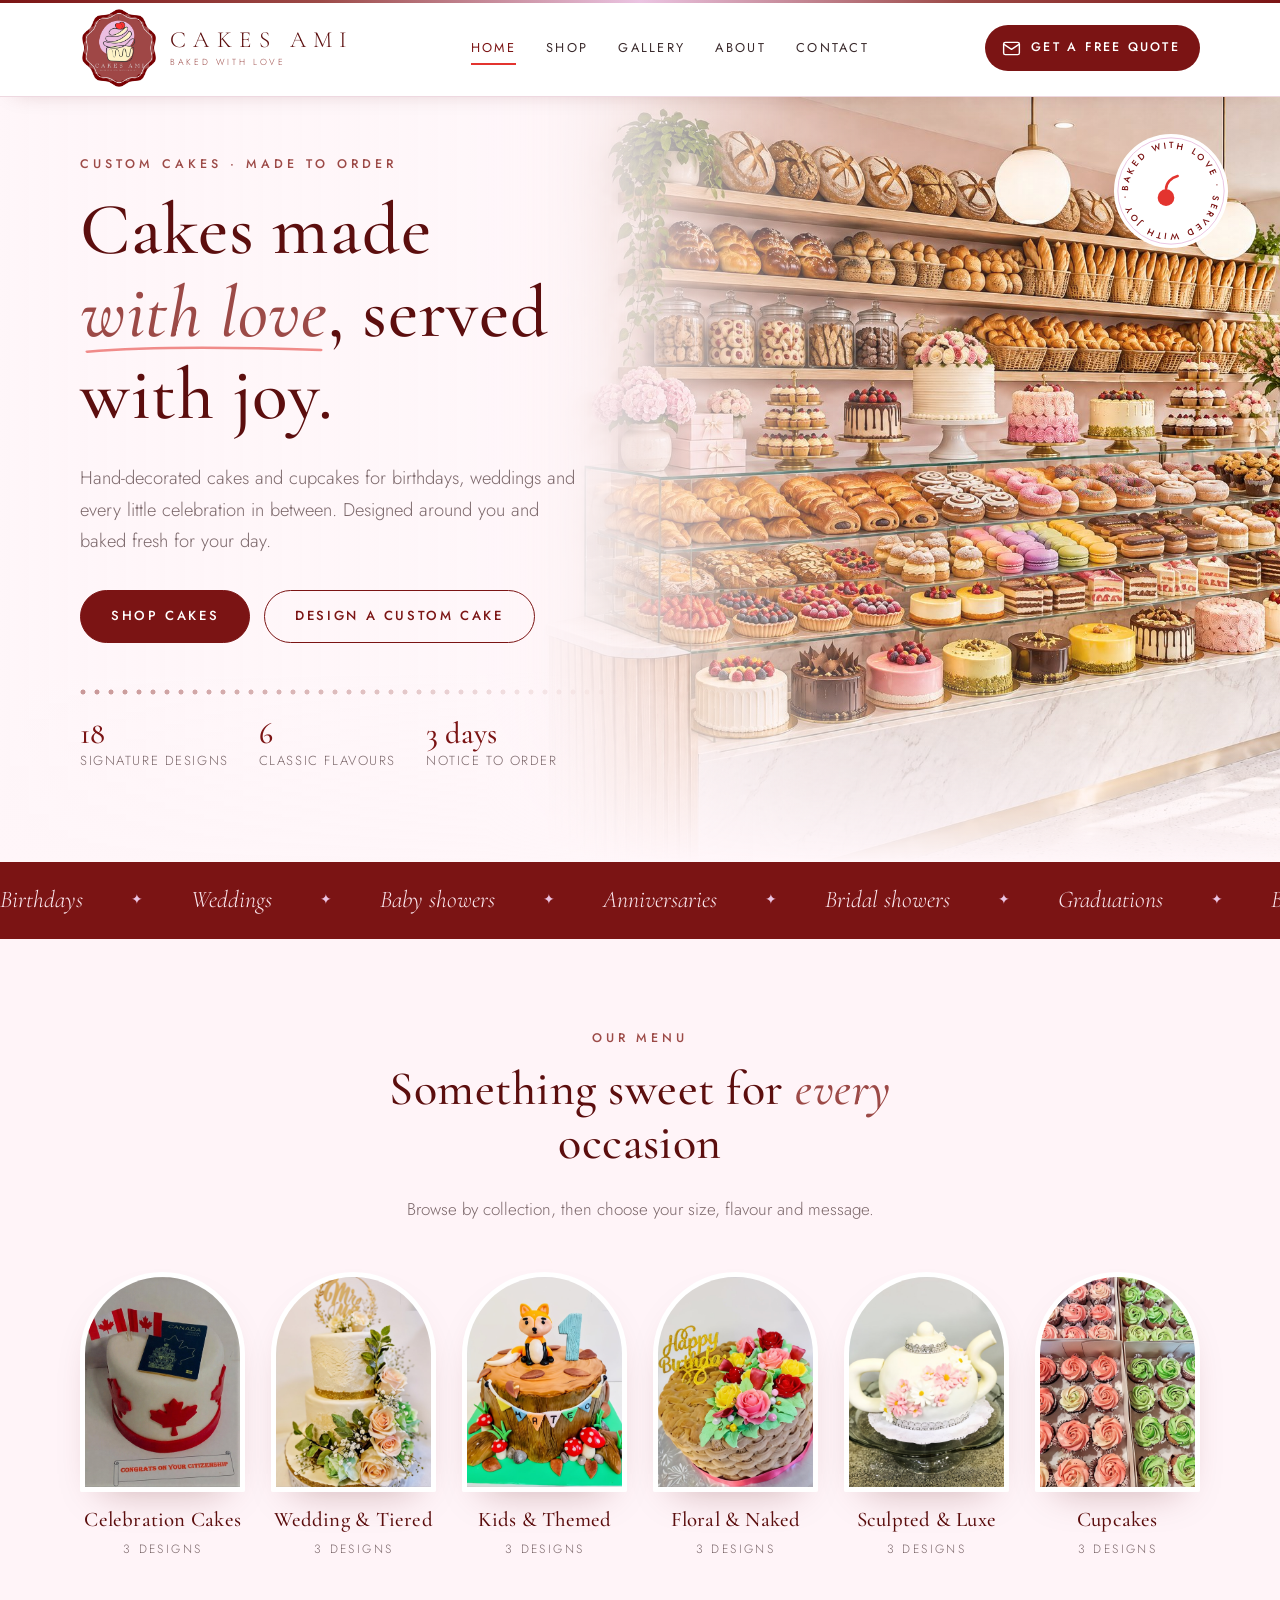
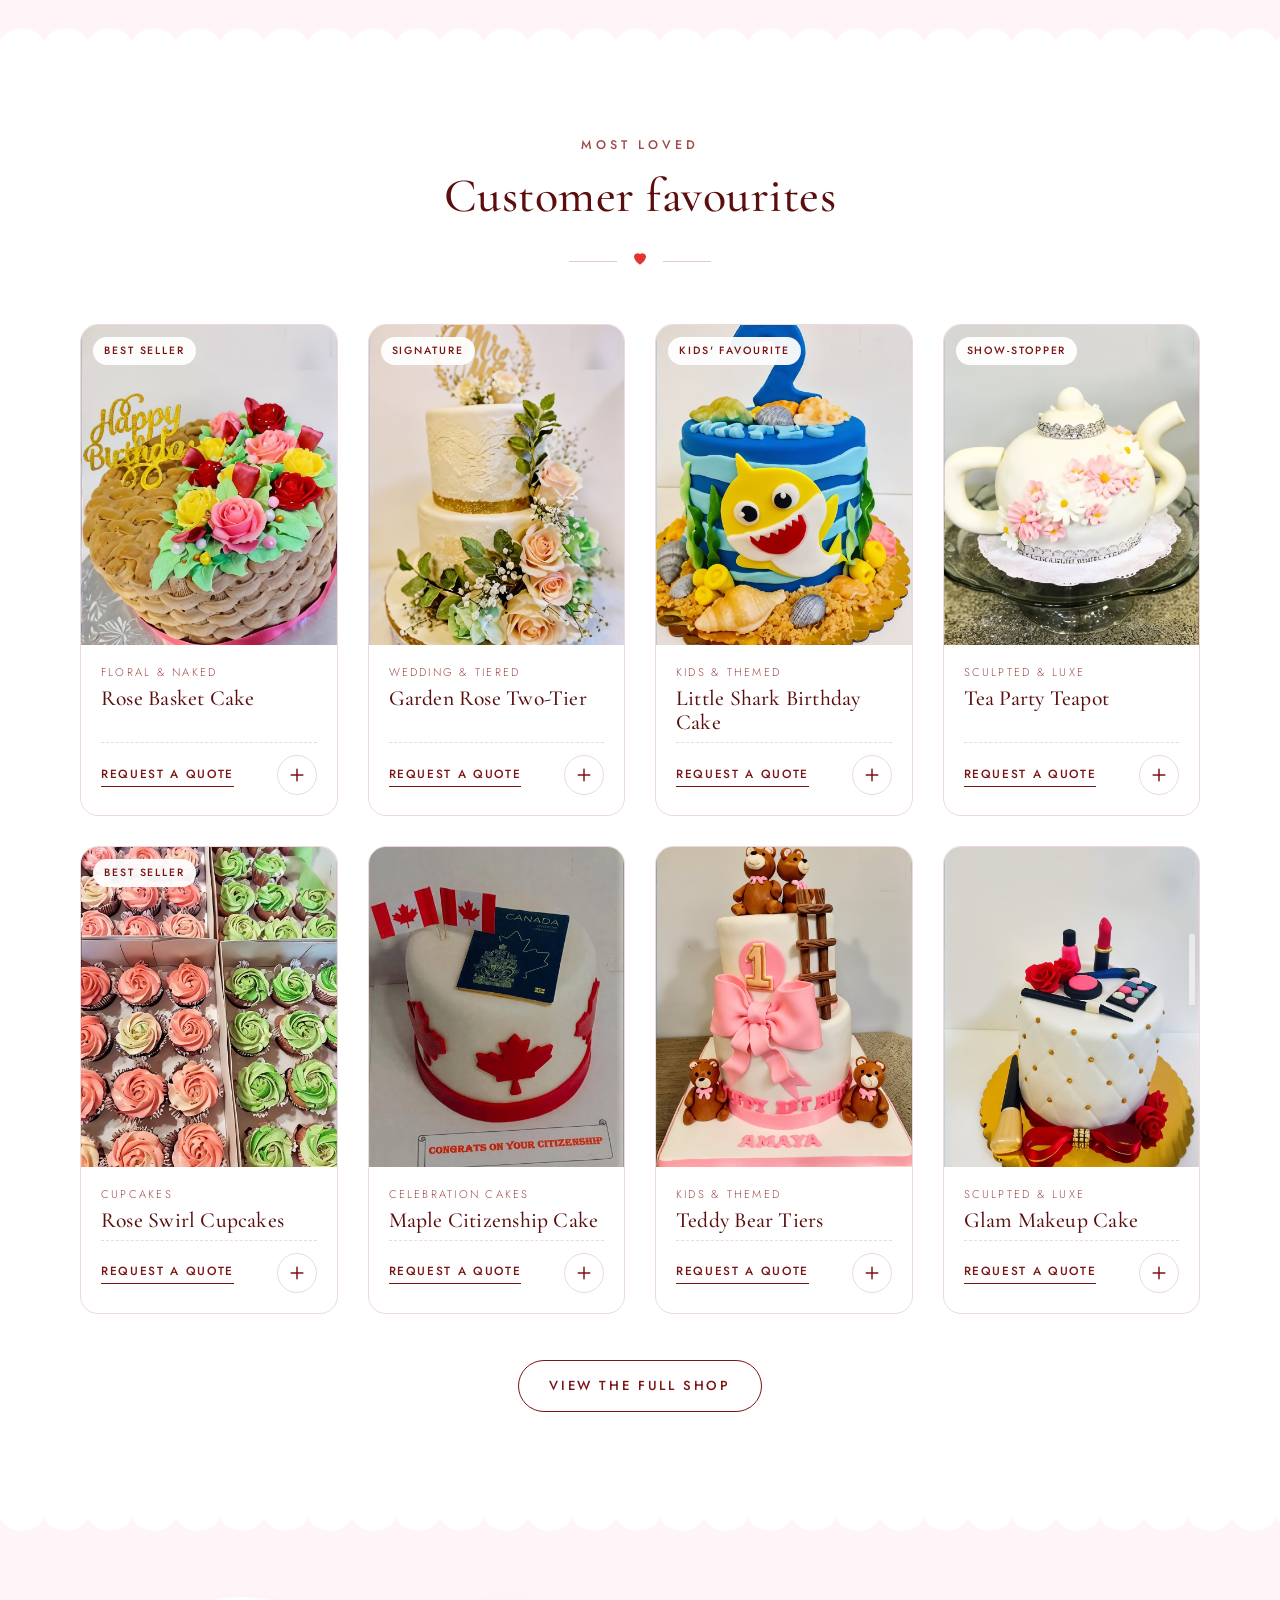
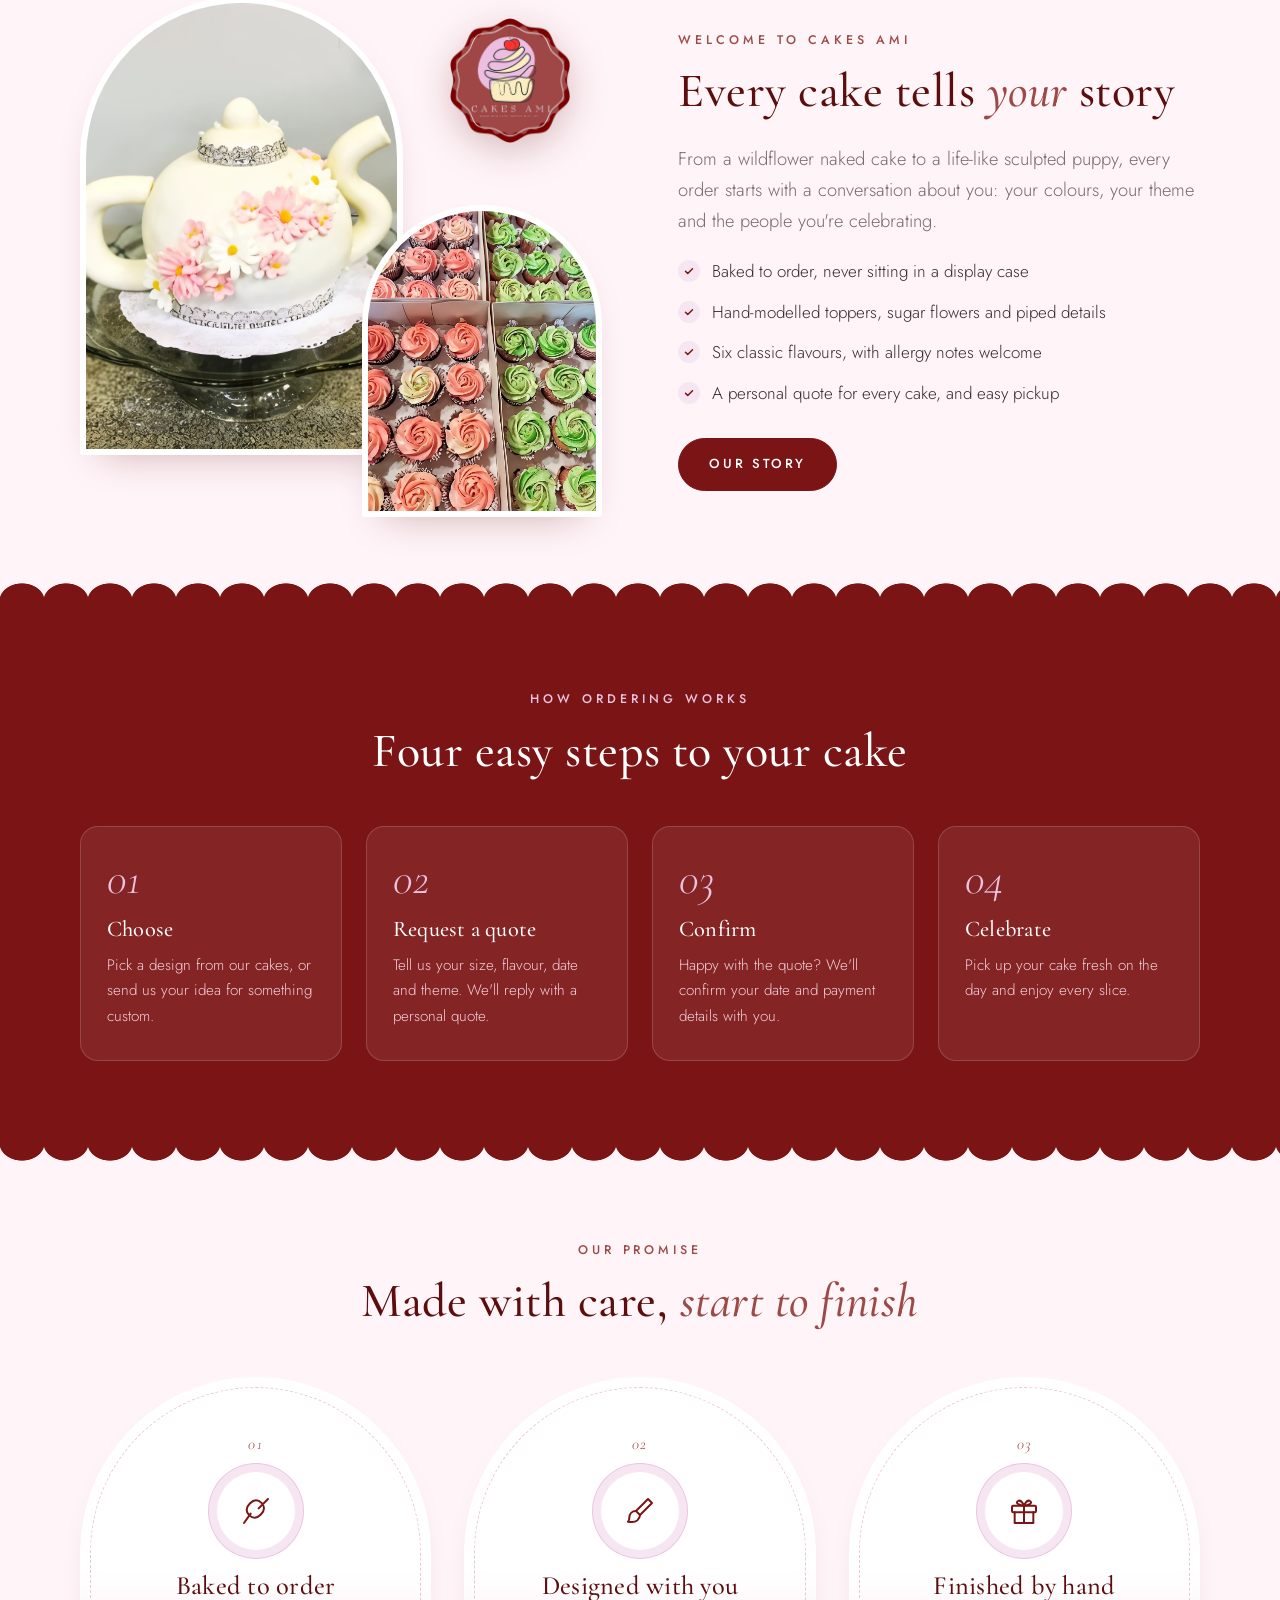
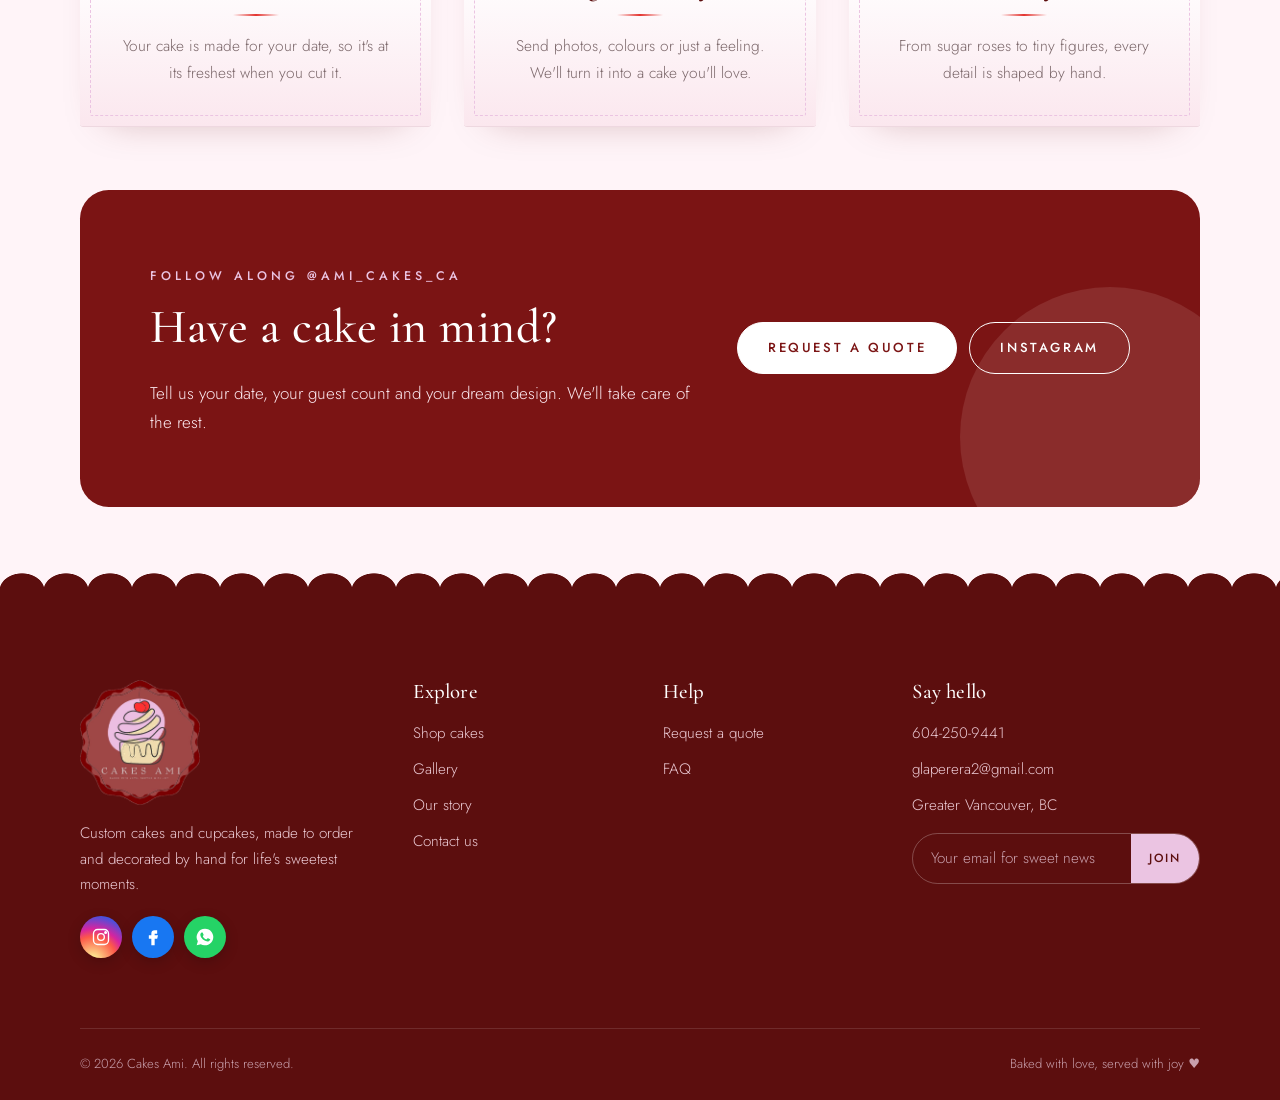
==== commit b4e0067d: "Quote-only site update: new hero, gallery, map and footer socials - Home hero: modern bakery store i" ====
--- a/index.html
+++ b/index.html
@@ -4,7 +4,7 @@
 <meta charset="utf-8">
 <meta name="viewport" content="width=device-width, initial-scale=1">
 <title>Cakes Ami | Custom Cakes & Cupcakes, Baked with Love</title>
-<meta name="description" content="Cakes Ami makes custom celebration cakes, wedding tiers, themed kids' cakes and cupcakes to order. Baked with love, served with joy. Order online for pickup.">
+<meta name="description" content="Cakes Ami makes custom celebration cakes, wedding tiers, themed kids' cakes and cupcakes to order. Baked with love, served with joy. Request a quote for pickup.">
 <meta property="og:title" content="Cakes Ami | Custom Cakes & Cupcakes">
 <meta property="og:description" content="Custom cakes and cupcakes, made to order and decorated by hand.">
 <meta property="og:image" content="assets/img/logo.png">
@@ -30,16 +30,12 @@
           <a class="btn ghost" href="contact.html#custom">Design a custom cake</a>
         </div>
         <div class="hero-meta">
-          <div><strong>40+</strong>signature designs</div>
+          <div><strong>18</strong>signature designs</div>
           <div><strong>6</strong>classic flavours</div>
           <div><strong><span data-lead>3</span> days</strong>notice to order</div>
         </div>
       </div>
       <div class="hero-art reveal" aria-hidden="true">
-        <div class="blob"></div><div class="blob b2"></div>
-        <div class="arch a1"><img src="assets/img/cakes/blue-rose-tier.jpg" alt=""></div>
-        <div class="arch a2"><img src="assets/img/cakes/naked-floral.jpg" alt=""></div>
-        <div class="arch a3"><img src="assets/img/cakes/cupcakes-garden.jpg" alt=""></div>
         <svg class="badge" viewBox="0 0 120 120">
           <defs><path id="circ" d="M60,60 m-44,0 a44,44 0 1,1 88,0 a44,44 0 1,1 -88,0"/></defs>
           <circle cx="60" cy="60" r="59" fill="#fff"/>
@@ -89,8 +85,8 @@
     <div class="container split">
       <div class="split-media reveal">
         <div class="photo-stack">
-          <div class="arch"><img src="assets/img/cakes/teapot.jpg" alt="Sculpted teapot cake covered in sugar daisies" loading="lazy"></div>
-          <div class="arch"><img src="assets/img/cakes/cupcakes-eucalyptus.jpg" alt="Ivory rose cupcakes with eucalyptus leaves" loading="lazy"></div>
+          <div class="arch"><img src="assets/img/products/teapot.jpg" alt="Sculpted teapot cake covered in sugar daisies" loading="lazy"></div>
+          <div class="arch"><img src="assets/img/products/rose-cupcakes.jpg" alt="Rose swirl cupcakes in coral and green" loading="lazy"></div>
           <img class="stamp" src="assets/img/logo.png" alt="" loading="lazy">
         </div>
       </div>
@@ -102,7 +98,7 @@
           <li>Baked to order, never sitting in a display case</li>
           <li>Hand-modelled toppers, sugar flowers and piped details</li>
           <li>Six classic flavours, with allergy notes welcome</li>
-          <li>Easy pickup and simple Interac e-Transfer payment</li>
+          <li>A personal quote for every cake, and easy pickup</li>
         </ul>
         <a class="btn" href="about.html">Our story</a>
       </div>
@@ -117,9 +113,9 @@
         <h2>Four easy steps to your cake</h2>
       </div>
       <div class="steps">
-        <div class="step reveal"><h3>Choose</h3><p>Pick a design from the shop, or send us your idea for a custom cake.</p></div>
-        <div class="step reveal"><h3>Personalise</h3><p>Choose your size and flavour, and add a message, colours or a theme.</p></div>
-        <div class="step reveal"><h3>Reserve</h3><p>Hold your date with a 50% Interac e-Transfer deposit, or pay in full.</p></div>
+        <div class="step reveal"><h3>Choose</h3><p>Pick a design from our cakes, or send us your idea for something custom.</p></div>
+        <div class="step reveal"><h3>Request a quote</h3><p>Tell us your size, flavour, date and theme. We'll reply with a personal quote.</p></div>
+        <div class="step reveal"><h3>Confirm</h3><p>Happy with the quote? We'll confirm your date and payment details with you.</p></div>
         <div class="step reveal"><h3>Celebrate</h3><p>Pick up your cake fresh on the day and enjoy every slice.</p></div>
       </div>
     </div>
--- a/assets/css/style.css
+++ b/assets/css/style.css
@@ -785,3 +785,211 @@
           mask: linear-gradient(90deg, #000 0%, rgba(0,0,0,.55) 55%, transparent 100%);
   opacity: .55;
 }
+
+/* ---------- Home hero: faded photo backdrop ---------- */
+.hero { position: relative; isolation: isolate; background: #FFF6F9; }
+.hero::before {
+  content: ""; position: absolute; top: 0; bottom: 0; right: 0; width: 62%; z-index: -2; pointer-events: none;
+  background: url("../img/hero-bg.jpg") center 40% / cover no-repeat;
+  opacity: .5;
+  -webkit-mask: linear-gradient(90deg, transparent 0%, #000 45%);
+          mask: linear-gradient(90deg, transparent 0%, #000 45%);
+}
+.hero::after {
+  content: ""; position: absolute; inset: 0; z-index: -1; pointer-events: none;
+  background:
+    linear-gradient(180deg, rgba(255,246,249,.25) 0%, rgba(255,246,249,0) 30%, rgba(255,246,249,0) 70%, #FFF6F9 100%),
+    linear-gradient(90deg, #FFF6F9 0%, rgba(255,246,249,.85) 40%, rgba(255,246,249,.35) 100%);
+}
+.hero > .container { position: relative; z-index: 1; }
+@media (max-width: 900px) {
+  .hero::before { width: 100%; -webkit-mask: none; mask: none; background-position: center 30%; }
+  .hero::after { background: linear-gradient(180deg, rgba(255,246,249,.45) 0%, rgba(255,246,249,.85) 50%, #FFF6F9 100%); }
+}
+
+/* ---------- Home hero: entrance choreography + gentle ambient motion ---------- */
+/* Hero handles its own entrance, so switch off the generic scroll-reveal here */
+.hero .reveal { opacity: 1; transform: none; transition: none; }
+
+/* Background photo: soft fade-in with a slow settle, then a very slow breathing zoom */
+.hero::before { animation: heroBgIn 2.2s cubic-bezier(.2,.7,.2,1) both, heroBgDrift 22s ease-in-out 2.2s infinite alternate; transform-origin: 70% 45%; }
+@keyframes heroBgIn { from { opacity: 0; transform: scale(1.12); } to { opacity: .5; transform: scale(1); } }
+@keyframes heroBgDrift { from { transform: scale(1); } to { transform: scale(1.06) translateX(-1.5%); } }
+
+/* Text: staggered fade-up with a soft blur that sharpens */
+.hero-grid > .reveal > * { animation: heroUp 1s cubic-bezier(.2,.8,.2,1) both; }
+.hero-grid > .reveal > .eyebrow    { animation-delay: .25s; }
+.hero-grid > .reveal > h1          { animation-delay: .4s; animation-duration: 1.2s; }
+.hero-grid > .reveal > .lead       { animation-delay: .65s; }
+.hero-grid > .reveal > .hero-cta   { animation-delay: .85s; }
+.hero-grid > .reveal > .hero-meta  { animation-delay: 1.05s; }
+@keyframes heroUp { from { opacity: 0; transform: translateY(24px); filter: blur(6px); } to { opacity: 1; transform: none; filter: blur(0); } }
+
+/* Headline accent: a hand-drawn underline sweeps in under "with love" */
+.hero h1 em { position: relative; white-space: nowrap; }
+.hero h1 em::after {
+  content: ""; position: absolute; left: 2%; right: 2%; bottom: .02em; height: .14em;
+  background: url("data:image/svg+xml,%3Csvg xmlns='http://www.w3.org/2000/svg' viewBox='0 0 200 12' preserveAspectRatio='none'%3E%3Cpath d='M2 8 C 50 2, 120 2, 198 6' fill='none' stroke='%23E3342F' stroke-width='3' stroke-linecap='round' stroke-opacity='.55'/%3E%3C/svg%3E") center / 100% 100% no-repeat;
+  transform: scaleX(0); transform-origin: left; animation: heroLine .9s cubic-bezier(.6,0,.2,1) 1.4s forwards;
+}
+@keyframes heroLine { to { transform: scaleX(1); } }
+
+/* Photos: arches rise in one after another, the blobs bloom, then everything floats softly */
+.hero-art .blob { animation: heroBloom 1.6s cubic-bezier(.2,.8,.2,1) .2s both; }
+.hero-art .blob.b2 { animation-delay: .45s; }
+@keyframes heroBloom { from { opacity: 0; scale: .7; } to { scale: 1; } }
+.hero-art .arch { animation: heroRise 1.1s cubic-bezier(.2,.8,.2,1) both, heroFloat 7s ease-in-out infinite alternate; }
+.hero-art .a1 { animation-delay: .5s, 1.6s; }
+.hero-art .a2 { animation-delay: .7s, 2.4s; animation-duration: 1.1s, 8s; }
+.hero-art .a3 { animation-delay: .9s, 1.9s; animation-duration: 1.1s, 6.5s; }
+@keyframes heroRise { from { opacity: 0; translate: 0 50px; scale: .94; } to { opacity: 1; translate: 0 0; scale: 1; } }
+@keyframes heroFloat { from { translate: 0 0; } to { translate: 0 -10px; } }
+.hero-art .arch img { transition: transform 1.2s cubic-bezier(.2,.8,.2,1); }
+.hero-art .arch:hover img { transform: scale(1.06); }
+.hero-art .badge, .hero-art .badge-center { animation-name: spin, heroPop; animation-duration: 24s, .8s; animation-timing-function: linear, cubic-bezier(.3,1.5,.5,1); animation-delay: 0s, 1.3s; animation-iteration-count: infinite, 1; animation-fill-mode: none, both; }
+.hero-art .badge-center { animation: heroPop .8s cubic-bezier(.3,1.5,.5,1) 1.45s both; }
+@keyframes heroPop { from { opacity: 0; scale: .4; } to { opacity: 1; scale: 1; } }
+
+/* Buttons: a soft light sheen glides across on hover */
+.hero-cta .btn { position: relative; overflow: hidden; isolation: isolate; }
+.hero-cta .btn::after {
+  content: ""; position: absolute; top: 0; bottom: 0; left: -60%; width: 45%; z-index: -1; pointer-events: none;
+  background: linear-gradient(100deg, transparent, rgba(255,255,255,.35), transparent);
+  transform: skewX(-20deg); transition: left .7s cubic-bezier(.2,.8,.2,1);
+}
+.hero-cta .btn.ghost::after { background: linear-gradient(100deg, transparent, rgba(235,196,226,.6), transparent); }
+.hero-cta .btn:hover::after { left: 120%; }
+
+@media (prefers-reduced-motion: reduce) {
+  .hero h1 em::after { transform: none; }
+  .hero::before { opacity: .5; }
+}
+
+/* ---------- Home hero v3: no arches, the photo is the hero image ---------- */
+.hero::before { width: 60%; opacity: 1; background-position: center 30%;
+  -webkit-mask: linear-gradient(90deg, transparent 0%, rgba(0,0,0,.6) 22%, #000 48%);
+          mask: linear-gradient(90deg, transparent 0%, rgba(0,0,0,.6) 22%, #000 48%); }
+@keyframes heroBgIn { from { opacity: 0; transform: scale(1.12); } to { opacity: 1; transform: scale(1); } }
+.hero::after {
+  background:
+    linear-gradient(180deg, rgba(255,246,249,0) 75%, #FFF6F9 100%),
+    linear-gradient(90deg, #FFF6F9 0%, rgba(255,246,249,.9) 38%, rgba(255,246,249,.15) 62%, rgba(255,246,249,0) 100%);
+}
+.hero-art .badge { right: 4%; top: auto; bottom: 6%; top: auto; }
+.hero-art .badge-center { right: calc(4% + 38px); top: auto; bottom: calc(6% + 38px); }
+@media (max-width: 900px) {
+  .hero::before { width: 100%; background-position: center 25%; -webkit-mask: linear-gradient(180deg, #000 45%, transparent 85%); mask: linear-gradient(180deg, #000 45%, transparent 85%); }
+  .hero::after { background: linear-gradient(180deg, rgba(255,246,249,0) 0%, rgba(255,246,249,0) 30%, rgba(255,246,249,.92) 55%, #FFF6F9 100%); }
+  .hero-art { height: 300px; }
+}
+@media (max-width: 480px) {
+  .hero-art .badge-center { right: calc(4% + 27px); bottom: calc(6% + 27px); }
+}
+/* Badge: top-right corner over the plain backdrop, clear of the cake */
+.hero-art .badge { top: 0; bottom: auto; right: 0; }
+.hero-art .badge-center { top: 38px; bottom: auto; right: 38px; }
+@media (max-width: 900px) {
+  .hero-art .badge { top: 4px; right: 0; width: 90px; height: 90px; }
+  .hero-art .badge-center { top: calc(4px + 27px); right: 27px; width: 36px; height: 36px; }
+}
+@media (min-width: 901px) {
+  /* Anchor the badge to the full-width hero (not the centred column) so it sits in the empty top-right corner */
+  .hero > .container, .hero-art { position: static; }
+  .hero-art .badge { top: 36px; right: 4%; }
+  .hero-art .badge-center { top: calc(36px + 38px); right: calc(4% + 38px); }
+}
+
+/* ---------- Inner page banners: faded cake photo on the right, sprinkles + scalloped wave kept ---------- */
+.page-banner.has-photo { isolation: isolate; min-height: clamp(300px, 30vw, 380px); display: flex; align-items: center; }
+.page-banner.has-photo > .container { width: 100%; }
+.page-banner.has-photo::after {
+  display: block; content: ""; position: absolute; top: 0; bottom: 0; right: 0; left: auto; width: 55%; height: auto; z-index: -1; pointer-events: none;
+  background: url("../img/hero-bg.jpg") center 35% / cover no-repeat;
+  -webkit-mask: linear-gradient(90deg, transparent 0%, rgba(0,0,0,.55) 30%, #000 60%), linear-gradient(180deg, #000 70%, transparent 100%);
+  -webkit-mask-composite: source-in;
+          mask: linear-gradient(90deg, transparent 0%, rgba(0,0,0,.55) 30%, #000 60%) intersect, linear-gradient(180deg, #000 70%, transparent 100%);
+  transform-origin: 70% 40%;
+  animation: bannerBgIn 1.8s cubic-bezier(.2,.7,.2,1) both, heroBgDrift 22s ease-in-out 1.8s infinite alternate;
+}
+@keyframes bannerBgIn { from { opacity: 0; transform: scale(1.1); } to { opacity: 1; transform: scale(1); } }
+/* Text: same staggered fade-up as the home hero */
+.page-banner .banner-text > *, body[data-page="post"] .page-banner .container > * { animation: heroUp .9s cubic-bezier(.2,.8,.2,1) both; }
+.page-banner .banner-text > :nth-child(1), body[data-page="post"] .page-banner .container > :nth-child(1) { animation-delay: .15s; }
+.page-banner .banner-text > :nth-child(2), body[data-page="post"] .page-banner .container > :nth-child(2) { animation-delay: .3s; }
+.page-banner .banner-text > :nth-child(3), body[data-page="post"] .page-banner .container > :nth-child(3) { animation-delay: .45s; }
+.page-banner .banner-text > :nth-child(4) { animation-delay: .65s; }
+.page-banner .banner-text > :nth-child(5) { animation-delay: .8s; }
+@media (max-width: 900px) {
+  .page-banner.has-photo { min-height: 0; }
+  .page-banner.has-photo::after { width: 100%; opacity: .16;
+    -webkit-mask: linear-gradient(180deg, #000 40%, transparent 100%); mask: linear-gradient(180deg, #000 40%, transparent 100%); }
+  @keyframes bannerBgIn { from { opacity: 0; } to { opacity: .16; } }
+}
+/* Each inner page gets its own banner photo (Unsplash, see assets/img/banners/CREDITS.md) */
+body[data-page="shop"] .page-banner.has-photo::after     { background-image: url("../img/banners/shop.jpg"); }
+body[data-page="gallery"] .page-banner.has-photo::after  { background-image: url("../img/banners/gallery.jpg"); }
+body[data-page="about"] .page-banner.has-photo::after    { background-image: url("../img/banners/about.jpg"); }
+body[data-page="blog"] .page-banner.has-photo::after     { background-image: url("../img/banners/blog.jpg"); }
+body[data-page="contact"] .page-banner.has-photo::after  { background-image: url("../img/banners/contact.jpg"); }
+body[data-page="cart"] .page-banner.has-photo::after     { background-image: url("../img/banners/cart.jpg"); }
+body[data-page="checkout"] .page-banner.has-photo::after { background-image: url("../img/banners/checkout.jpg"); }
+.page-banner.has-photo::after { background-position: center center; }
+/* Inner banners on phones/tablets: photo shows clearly across the top, then fades into the text (like the home hero) */
+@media (max-width: 900px) {
+  .page-banner.has-photo { padding-top: clamp(225px, 62vw, 350px); }
+  .page-banner.has-photo::after {
+    top: 0; bottom: auto; height: clamp(250px, 68vw, 380px); width: 100%; opacity: 1;
+    -webkit-mask: linear-gradient(180deg, #000 50%, transparent 100%);
+            mask: linear-gradient(180deg, #000 50%, transparent 100%);
+    animation: bannerBgInM 1.6s cubic-bezier(.2,.7,.2,1) both, heroBgDrift 22s ease-in-out 1.6s infinite alternate;
+  }
+  @keyframes bannerBgInM { from { opacity: 0; transform: scale(1.1); } to { opacity: 1; transform: scale(1); } }
+}
+@media (max-width: 900px) { .hero::before { background-position: 45% 62%; } }
+@media (max-width: 900px) {
+  .hero::before { bottom: auto; height: 470px; background-position: 40% 55%;
+    -webkit-mask: linear-gradient(180deg, #000 60%, transparent 100%); mask: linear-gradient(180deg, #000 60%, transparent 100%); }
+}
+/* Home hero on phones: photo band on top, solid blush under the text (no photo behind the words) */
+@media (max-width: 900px) {
+  .hero-art { height: clamp(260px, 72vw, 340px); }
+  .hero::before { height: clamp(330px, 92vw, 430px); background-position: 45% 55%;
+    -webkit-mask: linear-gradient(180deg, #000 55%, transparent 100%); mask: linear-gradient(180deg, #000 55%, transparent 100%); }
+  .hero::after { background: linear-gradient(180deg, rgba(255,246,249,0) 0, rgba(255,246,249,0) clamp(200px, 55vw, 260px), #FFF6F9 clamp(320px, 88vw, 410px), #FFF6F9 100%); }
+}
+/* Blog + Contact: give the first section room below the banner's wave edge */
+body[data-page="blog"] .page-banner + section,
+body[data-page="contact"] .page-banner + section { padding-top: clamp(44px, 6vw, 84px) !important; }
+
+/* ---------- Quote requests (no prices, no cart) — 18 Nov 2026 ---------- */
+.quote-link { font-size: .74rem; font-weight: 500; letter-spacing: .14em; text-transform: uppercase; color: var(--wine); border-bottom: 1px solid currentColor; padding-bottom: 2px; }
+.quote-link:hover { color: var(--rose); }
+.quote-badge { display: inline-block; padding: 6px 14px; border-radius: 999px; background: var(--blush); color: var(--wine); font-size: .78rem; font-weight: 500; letter-spacing: .14em; text-transform: uppercase; margin-right: 10px; }
+.pd-info .form-grid { margin-top: 4px; }
+
+/* ---------- Home hero: modern bakery interior (AI-generated with Magnific, 19 Nov 2026) ---------- */
+.hero::before { background-image: url("../img/hero-bakery.jpg?v=5"); background-position: 70% 55%; }
+@media (max-width: 900px) { .hero::before { background-position: 65% 50%; } }
+
+/* ---------- Footer: colourful social logos (icon only) ---------- */
+.socials { flex-wrap: wrap; gap: 10px; }
+.socials a { width: 42px; height: 42px; padding: 0; border: 0; border-radius: 50%;
+  display: grid; place-items: center; color: #fff;
+  box-shadow: 0 4px 14px rgba(0,0,0,.18); transition: transform .2s, filter .2s; }
+.socials a:hover { background-color: inherit; transform: translateY(-2px); filter: brightness(1.08); }
+.socials svg { width: 20px; height: 20px; }
+.socials .s-ig { background: radial-gradient(circle at 30% 107%, #fdf497 0%, #fdf497 5%, #fd5949 45%, #d6249f 60%, #285AEB 90%); }
+.socials .s-fb { background: #1877F2; }
+.socials .s-wa { background: #25D366; }
+
+/* ---------- Contact: map ---------- */
+.map-wrap { margin-top: 30px; border-radius: var(--radius-sm, 12px); overflow: hidden; box-shadow: 0 10px 30px rgba(123,20,20,.12); line-height: 0; }
+.map-wrap iframe { width: 100%; height: 320px; border: 0; }
+.map-note { font-size: .85rem; color: var(--muted); margin-top: 10px; }
+
+/* ---------- Gallery page: even grid (no ragged gaps at the end) ---------- */
+#galGrid.mosaic { columns: auto; display: grid; grid-template-columns: repeat(3, 1fr); gap: 18px; }
+#galGrid.mosaic figure { margin: 0; aspect-ratio: 3 / 4; }
+#galGrid.mosaic img { height: 100%; object-fit: cover; }
+#galGrid.mosaic .spinner { grid-column: 1 / -1; }
+@media (max-width: 900px) { #galGrid.mosaic { grid-template-columns: repeat(2, 1fr); gap: 12px; } }
